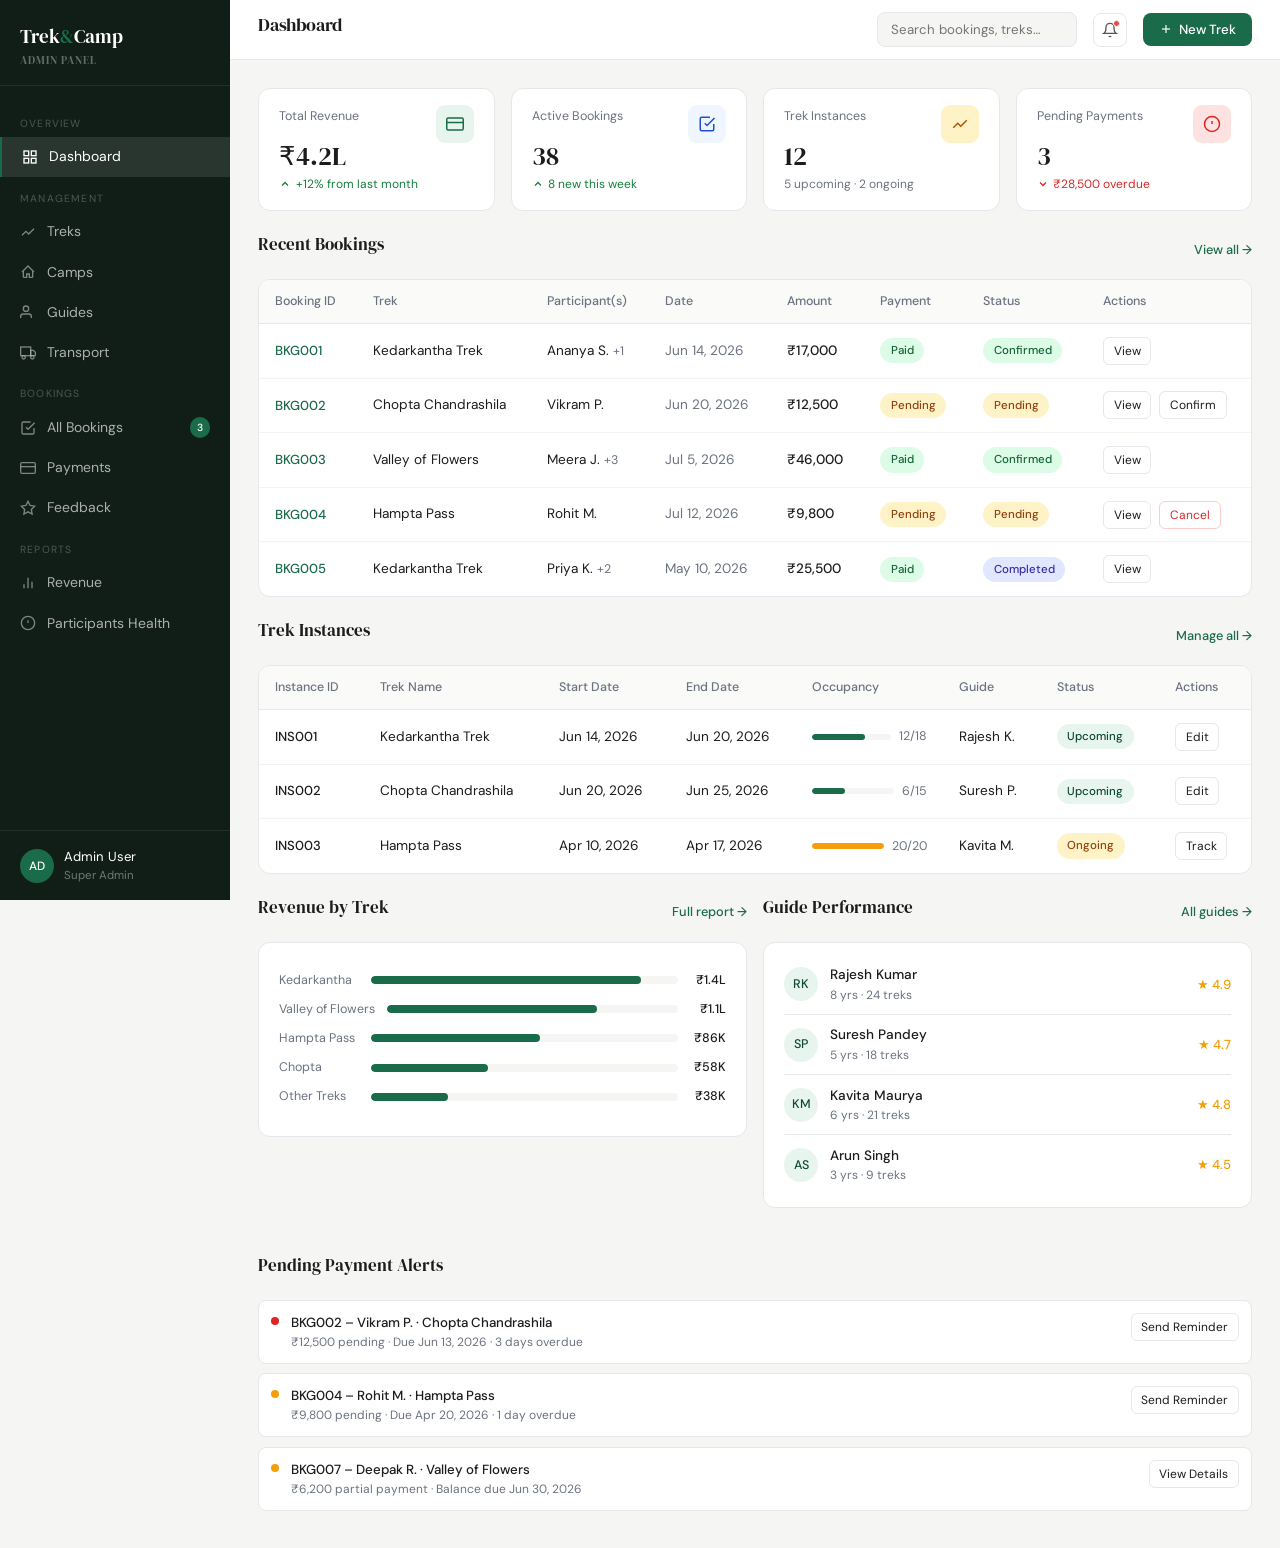
==== templates/admin_dashboard.html @ 9a7a2678 "Your commit message here" ====
<!DOCTYPE html>
<html lang="en">
<head>
<meta charset="UTF-8">
<meta name="viewport" content="width=device-width, initial-scale=1.0">
<title>Admin Dashboard – Treks & Camps</title>
<link href="https://cdn.jsdelivr.net/npm/bootstrap@5.3.3/dist/css/bootstrap.min.css" rel="stylesheet">
<link href="https://fonts.googleapis.com/css2?family=DM+Serif+Display&family=DM+Sans:wght@300;400;500&display=swap" rel="stylesheet">
<style>
  :root {
    --brand: #1a6b4a;
    --brand-light: #e8f5ee;
    --brand-dark: #0f4a32;
    --sidebar-bg: #111e17;
    --sidebar-text: rgba(255,255,255,0.65);
    --sidebar-active: rgba(255,255,255,0.1);
    --sidebar-width: 230px;
    --topbar-h: 60px;
    --text-main: #1c1c1c;
    --text-muted: #6b7280;
    --border: #e5e7eb;
    --radius: 12px;
    --bg: #f5f6f4;
  }
  * { box-sizing: border-box; margin: 0; padding: 0; }
  body {
    font-family: 'DM Sans', sans-serif;
    font-weight: 400;
    color: var(--text-main);
    background: var(--bg);
    display: flex;
    min-height: 100vh;
  }

  /* SIDEBAR */
  .sidebar {
    width: var(--sidebar-width);
    background: var(--sidebar-bg);
    min-height: 100vh;
    display: flex;
    flex-direction: column;
    flex-shrink: 0;
    position: fixed;
    top: 0; left: 0;
    z-index: 100;
  }
  .sidebar-logo {
    padding: 1.35rem 1.25rem 1rem;
    border-bottom: 1px solid rgba(255,255,255,0.08);
  }
  .sidebar-logo span {
    font-family: 'DM Serif Display', serif;
    font-size: 1.2rem;
    color: #fff;
  }
  .sidebar-logo span em { color: var(--brand); font-style: normal; }
  .sidebar-logo .admin-tag {
    display: block;
    font-size: 0.68rem;
    color: rgba(255,255,255,0.35);
    letter-spacing: 1px;
    text-transform: uppercase;
    margin-top: 0.15rem;
  }
  .sidebar-nav { padding: 1rem 0; flex: 1; }
  .nav-section-label {
    font-size: 0.65rem;
    text-transform: uppercase;
    letter-spacing: 1.2px;
    color: rgba(255,255,255,0.25);
    padding: 0.85rem 1.25rem 0.35rem;
  }
  .sidebar-link {
    display: flex; align-items: center; gap: 0.7rem;
    padding: 0.6rem 1.25rem;
    color: var(--sidebar-text);
    text-decoration: none;
    font-size: 0.875rem;
    border-radius: 0;
    transition: background 0.12s, color 0.12s;
    cursor: pointer;
  }
  .sidebar-link:hover { background: var(--sidebar-active); color: #fff; }
  .sidebar-link.active {
    background: var(--sidebar-active);
    color: #fff;
    border-left: 2px solid var(--brand);
  }
  .sidebar-link svg { opacity: 0.7; flex-shrink: 0; }
  .sidebar-link.active svg { opacity: 1; }
  .sidebar-link .badge-count {
    margin-left: auto;
    background: var(--brand);
    color: #fff;
    font-size: 0.65rem;
    padding: 0.15rem 0.45rem;
    border-radius: 20px;
    font-weight: 500;
  }
  .sidebar-footer {
    padding: 1rem 1.25rem;
    border-top: 1px solid rgba(255,255,255,0.08);
    display: flex; align-items: center; gap: 0.65rem;
  }
  .admin-avatar {
    width: 34px; height: 34px;
    border-radius: 50%;
    background: var(--brand);
    display: flex; align-items: center; justify-content: center;
    font-size: 0.75rem; font-weight: 500; color: #fff;
    flex-shrink: 0;
  }
  .sidebar-footer .admin-name { font-size: 0.82rem; color: #fff; }
  .sidebar-footer .admin-role { font-size: 0.72rem; color: rgba(255,255,255,0.4); }

  /* MAIN AREA */
  .main-area {
    margin-left: var(--sidebar-width);
    flex: 1;
    display: flex;
    flex-direction: column;
    min-height: 100vh;
  }

  /* TOPBAR */
  .topbar {
    height: var(--topbar-h);
    background: #fff;
    border-bottom: 1px solid var(--border);
    display: flex; align-items: center;
    padding: 0 1.75rem;
    gap: 1rem;
    position: sticky; top: 0;
    z-index: 50;
  }
  .topbar h1 {
    font-family: 'DM Serif Display', serif;
    font-size: 1.1rem;
    font-weight: 400;
    letter-spacing: -0.2px;
    flex: 1;
  }
  .topbar-search {
    border: 1px solid var(--border);
    border-radius: 8px;
    padding: 0.38rem 0.85rem;
    font-family: 'DM Sans', sans-serif;
    font-size: 0.83rem;
    outline: none;
    background: var(--bg);
    width: 200px;
  }
  .topbar-search:focus { border-color: var(--brand); background: #fff; }
  .topbar-btn {
    background: var(--brand);
    color: #fff;
    border: none;
    border-radius: 8px;
    padding: 0.42rem 1rem;
    font-family: 'DM Sans', sans-serif;
    font-size: 0.83rem;
    font-weight: 500;
    cursor: pointer;
    transition: background 0.12s;
    display: flex; align-items: center; gap: 0.4rem;
  }
  .topbar-btn:hover { background: var(--brand-dark); }
  .notif-btn {
    width: 34px; height: 34px;
    border: 1px solid var(--border);
    border-radius: 8px;
    background: #fff;
    display: flex; align-items: center; justify-content: center;
    cursor: pointer; position: relative;
  }
  .notif-dot {
    position: absolute; top: 6px; right: 6px;
    width: 7px; height: 7px;
    background: #ef4444;
    border-radius: 50%;
    border: 1.5px solid #fff;
  }

  /* CONTENT */
  .content { padding: 1.75rem; }

  /* STAT CARDS */
  .stats-grid {
    display: grid;
    grid-template-columns: repeat(4, minmax(0, 1fr));
    gap: 1rem;
    margin-bottom: 1.5rem;
  }
  .stat-card {
    background: #fff;
    border: 1px solid var(--border);
    border-radius: var(--radius);
    padding: 1.1rem 1.25rem;
  }
  .stat-card .stat-label {
    font-size: 0.78rem; color: var(--text-muted); margin-bottom: 0.4rem;
  }
  .stat-card .stat-value {
    font-size: 1.65rem; font-weight: 500; line-height: 1;
    font-family: 'DM Serif Display', serif;
  }
  .stat-card .stat-change {
    font-size: 0.75rem; margin-top: 0.35rem; display: flex; align-items: center; gap: 0.3rem;
  }
  .stat-card .stat-change.up { color: #15803d; }
  .stat-card .stat-change.down { color: #dc2626; }
  .stat-card .stat-icon {
    float: right;
    width: 38px; height: 38px;
    border-radius: 9px;
    display: flex; align-items: center; justify-content: center;
    margin-top: -2px;
  }

  /* SECTION HEADERS */
  .section-header {
    display: flex; align-items: center; justify-content: space-between;
    margin-bottom: 1rem;
  }
  .section-header h2 {
    font-family: 'DM Serif Display', serif;
    font-size: 1.05rem;
    font-weight: 400;
  }
  .link-sm {
    font-size: 0.8rem; color: var(--brand); text-decoration: none;
    font-weight: 500;
  }
  .link-sm:hover { text-decoration: underline; }

  /* TABLES */
  .table-card {
    background: #fff;
    border: 1px solid var(--border);
    border-radius: var(--radius);
    overflow: hidden;
    margin-bottom: 1.5rem;
  }
  .table-card table {
    width: 100%; border-collapse: collapse;
    font-size: 0.85rem;
  }
  .table-card thead th {
    background: #fafaf8;
    border-bottom: 1px solid var(--border);
    padding: 0.75rem 1rem;
    font-weight: 500;
    font-size: 0.78rem;
    color: var(--text-muted);
    text-align: left;
    white-space: nowrap;
  }
  .table-card tbody td {
    padding: 0.8rem 1rem;
    border-bottom: 1px solid #f3f4f2;
    vertical-align: middle;
  }
  .table-card tbody tr:last-child td { border-bottom: none; }
  .table-card tbody tr:hover { background: #fafafa; }

  /* STATUS BADGES */
  .badge-status {
    display: inline-block;
    font-size: 0.72rem; font-weight: 500;
    padding: 0.25rem 0.65rem;
    border-radius: 20px;
  }
  .badge-confirmed { background: #dcfce7; color: #166534; }
  .badge-pending   { background: #fef3c7; color: #92400e; }
  .badge-cancelled { background: #fee2e2; color: #991b1b; }
  .badge-completed { background: #e0e7ff; color: #3730a3; }
  .badge-upcoming  { background: var(--brand-light); color: var(--brand-dark); }
  .badge-ongoing   { background: #fef3c7; color: #92400e; }

  /* ACTION BTNS */
  .btn-action {
    font-size: 0.75rem; border: 1px solid var(--border);
    border-radius: 6px; padding: 0.25rem 0.6rem;
    background: #fff; cursor: pointer; color: var(--text-main);
    font-family: 'DM Sans', sans-serif;
    transition: background 0.1s;
    white-space: nowrap;
  }
  .btn-action:hover { background: var(--bg); }
  .btn-action.danger { color: #dc2626; border-color: #fecaca; }
  .btn-action.danger:hover { background: #fee2e2; }

  /* BOTTOM GRID */
  .bottom-grid {
    display: grid;
    grid-template-columns: 1fr 1fr;
    gap: 1rem;
    margin-bottom: 1.5rem;
  }

  /* CHART BAR */
  .mini-chart { padding: 0.5rem 0; }
  .chart-row { display: flex; align-items: center; gap: 0.75rem; margin-bottom: 0.65rem; }
  .chart-label { font-size: 0.78rem; color: var(--text-muted); min-width: 80px; }
  .chart-bar-bg {
    flex: 1; height: 8px;
    background: var(--bg);
    border-radius: 20px;
    overflow: hidden;
  }
  .chart-bar-fill { height: 100%; border-radius: 20px; background: var(--brand); }
  .chart-val { font-size: 0.78rem; font-weight: 500; min-width: 36px; text-align: right; }

  /* GUIDE LIST */
  .guide-row {
    display: flex; align-items: center;
    gap: 0.75rem; padding: 0.65rem 0;
    border-bottom: 1px solid var(--border);
  }
  .guide-row:last-child { border-bottom: none; }
  .g-avatar {
    width: 34px; height: 34px; border-radius: 50%;
    background: var(--brand-light); color: var(--brand-dark);
    font-size: 0.78rem; font-weight: 500;
    display: flex; align-items: center; justify-content: center;
    flex-shrink: 0;
  }
  .g-name { font-size: 0.85rem; font-weight: 500; }
  .g-sub { font-size: 0.75rem; color: var(--text-muted); }
  .g-rating { margin-left: auto; font-size: 0.82rem; color: #f59e0b; font-weight: 500; }

  /* PAYMENT ALERTS */
  .alert-item {
    display: flex; align-items: flex-start;
    gap: 0.75rem; padding: 0.75rem;
    border: 1px solid var(--border);
    border-radius: 8px; background: #fff;
    margin-bottom: 0.6rem;
  }
  .alert-dot {
    width: 8px; height: 8px; border-radius: 50%;
    margin-top: 4px; flex-shrink: 0;
  }
  .alert-item .a-title { font-size: 0.83rem; font-weight: 500; }
  .alert-item .a-sub { font-size: 0.75rem; color: var(--text-muted); }

  /* RESPONSIVE SIDEBAR TOGGLE */
  .sidebar-toggle {
    display: none;
    position: fixed; top: 10px; left: 10px;
    z-index: 200;
    background: var(--sidebar-bg);
    border: none; border-radius: 8px;
    width: 38px; height: 38px;
    align-items: center; justify-content: center;
    cursor: pointer;
  }

  @media (max-width: 992px) {
    .stats-grid { grid-template-columns: repeat(2, 1fr); }
    .bottom-grid { grid-template-columns: 1fr; }
    .sidebar { transform: translateX(-100%); transition: transform 0.25s; }
    .sidebar.open { transform: translateX(0); }
    .main-area { margin-left: 0; }
    .sidebar-toggle { display: flex; }
  }
  @media (max-width: 576px) {
    .stats-grid { grid-template-columns: 1fr 1fr; }
    .topbar-search { display: none; }
  }
</style>
</head>
<body>

<!-- SIDEBAR TOGGLE (mobile) -->
<button class="sidebar-toggle" id="sidebarToggle">
  <svg width="18" height="18" fill="none" stroke="#fff" stroke-width="2" viewBox="0 0 24 24"><line x1="3" y1="6" x2="21" y2="6"/><line x1="3" y1="12" x2="21" y2="12"/><line x1="3" y1="18" x2="21" y2="18"/></svg>
</button>

<!-- SIDEBAR -->
<aside class="sidebar" id="sidebar">
  <div class="sidebar-logo">
    <span>Trek<em>&</em>Camp</span>
    <span class="admin-tag">Admin Panel</span>
  </div>

  <nav class="sidebar-nav">
    <div class="nav-section-label">Overview</div>
    <a class="sidebar-link active" href="#">
      <svg width="16" height="16" fill="none" stroke="currentColor" stroke-width="2" viewBox="0 0 24 24"><rect x="3" y="3" width="7" height="7"/><rect x="14" y="3" width="7" height="7"/><rect x="14" y="14" width="7" height="7"/><rect x="3" y="14" width="7" height="7"/></svg>
      Dashboard
    </a>

    <div class="nav-section-label">Management</div>
    <a class="sidebar-link" href="#">
      <svg width="16" height="16" fill="none" stroke="currentColor" stroke-width="2" viewBox="0 0 24 24"><path d="M3 17l6-6 4 4 8-8"/></svg>
      Treks
    </a>
    <a class="sidebar-link" href="#">
      <svg width="16" height="16" fill="none" stroke="currentColor" stroke-width="2" viewBox="0 0 24 24"><path d="M3 12l9-9 9 9M5 10v9a1 1 0 001 1h4v-5h4v5h4a1 1 0 001-1v-9"/></svg>
      Camps
    </a>
    <a class="sidebar-link" href="#">
      <svg width="16" height="16" fill="none" stroke="currentColor" stroke-width="2" viewBox="0 0 24 24"><path d="M17 21v-2a4 4 0 0 0-4-4H5a4 4 0 0 0-4 4v2"/><circle cx="9" cy="7" r="4"/></svg>
      Guides
    </a>
    <a class="sidebar-link" href="#">
      <svg width="16" height="16" fill="none" stroke="currentColor" stroke-width="2" viewBox="0 0 24 24"><rect x="1" y="3" width="15" height="13"/><polygon points="16 8 20 8 23 11 23 16 16 16 16 8"/><circle cx="5.5" cy="18.5" r="2.5"/><circle cx="18.5" cy="18.5" r="2.5"/></svg>
      Transport
    </a>

    <div class="nav-section-label">Bookings</div>
    <a class="sidebar-link" href="#">
      <svg width="16" height="16" fill="none" stroke="currentColor" stroke-width="2" viewBox="0 0 24 24"><path d="M9 11l3 3L22 4"/><path d="M21 12v7a2 2 0 0 1-2 2H5a2 2 0 0 1-2-2V5a2 2 0 0 1 2-2h11"/></svg>
      All Bookings
      <span class="badge-count">3</span>
    </a>
    <a class="sidebar-link" href="#">
      <svg width="16" height="16" fill="none" stroke="currentColor" stroke-width="2" viewBox="0 0 24 24"><rect x="1" y="4" width="22" height="16" rx="2"/><line x1="1" y1="10" x2="23" y2="10"/></svg>
      Payments
    </a>
    <a class="sidebar-link" href="#">
      <svg width="16" height="16" fill="none" stroke="currentColor" stroke-width="2" viewBox="0 0 24 24"><polygon points="12 2 15.09 8.26 22 9.27 17 14.14 18.18 21.02 12 17.77 5.82 21.02 7 14.14 2 9.27 8.91 8.26 12 2"/></svg>
      Feedback
    </a>

    <div class="nav-section-label">Reports</div>
    <a class="sidebar-link" href="#">
      <svg width="16" height="16" fill="none" stroke="currentColor" stroke-width="2" viewBox="0 0 24 24"><line x1="18" y1="20" x2="18" y2="10"/><line x1="12" y1="20" x2="12" y2="4"/><line x1="6" y1="20" x2="6" y2="14"/></svg>
      Revenue
    </a>
    <a class="sidebar-link" href="#">
      <svg width="16" height="16" fill="none" stroke="currentColor" stroke-width="2" viewBox="0 0 24 24"><circle cx="12" cy="12" r="10"/><line x1="12" y1="8" x2="12" y2="12"/><line x1="12" y1="16" x2="12.01" y2="16"/></svg>
      Participants Health
    </a>
  </nav>

  <div class="sidebar-footer">
    <div class="admin-avatar">AD</div>
    <div>
      <div class="admin-name">Admin User</div>
      <div class="admin-role">Super Admin</div>
    </div>
  </div>
</aside>

<!-- MAIN AREA -->
<div class="main-area">

  <!-- TOPBAR -->
  <header class="topbar">
    <h1>Dashboard</h1>
    <input type="text" class="topbar-search" placeholder="Search bookings, treks…">
    <div class="notif-btn">
      <svg width="16" height="16" fill="none" stroke="#555" stroke-width="2" viewBox="0 0 24 24"><path d="M18 8A6 6 0 0 0 6 8c0 7-3 9-3 9h18s-3-2-3-9"/><path d="M13.73 21a2 2 0 0 1-3.46 0"/></svg>
      <div class="notif-dot"></div>
    </div>
    <button class="topbar-btn">
      <svg width="14" height="14" fill="none" stroke="currentColor" stroke-width="2" viewBox="0 0 24 24"><line x1="12" y1="5" x2="12" y2="19"/><line x1="5" y1="12" x2="19" y2="12"/></svg>
      New Trek
    </button>
  </header>

  <!-- CONTENT -->
  <div class="content">

    <!-- STATS -->
    <div class="stats-grid">
      <div class="stat-card">
        <div class="d-flex justify-content-between align-items-start">
          <div class="stat-label">Total Revenue</div>
          <div class="stat-icon" style="background:#e8f5ee;">
            <svg width="18" height="18" fill="none" stroke="#1a6b4a" stroke-width="2" viewBox="0 0 24 24"><rect x="1" y="4" width="22" height="16" rx="2"/><line x1="1" y1="10" x2="23" y2="10"/></svg>
          </div>
        </div>
        <div class="stat-value">₹4.2L</div>
        <div class="stat-change up">
          <svg width="12" height="12" fill="none" stroke="currentColor" stroke-width="2.5" viewBox="0 0 24 24"><polyline points="18 15 12 9 6 15"/></svg>
          +12% from last month
        </div>
      </div>
      <div class="stat-card">
        <div class="d-flex justify-content-between align-items-start">
          <div class="stat-label">Active Bookings</div>
          <div class="stat-icon" style="background:#eff6ff;">
            <svg width="18" height="18" fill="none" stroke="#1d4ed8" stroke-width="2" viewBox="0 0 24 24"><path d="M9 11l3 3L22 4"/><path d="M21 12v7a2 2 0 0 1-2 2H5a2 2 0 0 1-2-2V5a2 2 0 0 1 2-2h11"/></svg>
          </div>
        </div>
        <div class="stat-value">38</div>
        <div class="stat-change up">
          <svg width="12" height="12" fill="none" stroke="currentColor" stroke-width="2.5" viewBox="0 0 24 24"><polyline points="18 15 12 9 6 15"/></svg>
          8 new this week
        </div>
      </div>
      <div class="stat-card">
        <div class="d-flex justify-content-between align-items-start">
          <div class="stat-label">Trek Instances</div>
          <div class="stat-icon" style="background:#fef3c7;">
            <svg width="18" height="18" fill="none" stroke="#b45309" stroke-width="2" viewBox="0 0 24 24"><path d="M3 17l6-6 4 4 8-8"/></svg>
          </div>
        </div>
        <div class="stat-value">12</div>
        <div class="stat-change" style="color:var(--text-muted);">5 upcoming · 2 ongoing</div>
      </div>
      <div class="stat-card">
        <div class="d-flex justify-content-between align-items-start">
          <div class="stat-label">Pending Payments</div>
          <div class="stat-icon" style="background:#fee2e2;">
            <svg width="18" height="18" fill="none" stroke="#dc2626" stroke-width="2" viewBox="0 0 24 24"><circle cx="12" cy="12" r="10"/><line x1="12" y1="8" x2="12" y2="12"/><line x1="12" y1="16" x2="12.01" y2="16"/></svg>
          </div>
        </div>
        <div class="stat-value">3</div>
        <div class="stat-change down">
          <svg width="12" height="12" fill="none" stroke="currentColor" stroke-width="2.5" viewBox="0 0 24 24"><polyline points="6 9 12 15 18 9"/></svg>
          ₹28,500 overdue
        </div>
      </div>
    </div>

    <!-- RECENT BOOKINGS TABLE -->
    <div class="section-header">
      <h2>Recent Bookings</h2>
      <a href="#" class="link-sm">View all →</a>
    </div>
    <div class="table-card">
      <table>
        <thead>
          <tr>
            <th>Booking ID</th>
            <th>Trek</th>
            <th>Participant(s)</th>
            <th>Date</th>
            <th>Amount</th>
            <th>Payment</th>
            <th>Status</th>
            <th>Actions</th>
          </tr>
        </thead>
        <tbody>
          <tr>
            <td style="font-weight:500; font-size:0.82rem; color:var(--brand);">BKG001</td>
            <td>Kedarkantha Trek</td>
            <td>Ananya S. <span style="color:var(--text-muted);font-size:0.78rem;">+1</span></td>
            <td style="color:var(--text-muted);">Jun 14, 2026</td>
            <td style="font-weight:500;">₹17,000</td>
            <td><span class="badge-status badge-confirmed">Paid</span></td>
            <td><span class="badge-status badge-confirmed">Confirmed</span></td>
            <td><button class="btn-action">View</button></td>
          </tr>
          <tr>
            <td style="font-weight:500; font-size:0.82rem; color:var(--brand);">BKG002</td>
            <td>Chopta Chandrashila</td>
            <td>Vikram P.</td>
            <td style="color:var(--text-muted);">Jun 20, 2026</td>
            <td style="font-weight:500;">₹12,500</td>
            <td><span class="badge-status badge-pending">Pending</span></td>
            <td><span class="badge-status badge-pending">Pending</span></td>
            <td><button class="btn-action">View</button> <button class="btn-action" style="margin-left:4px;">Confirm</button></td>
          </tr>
          <tr>
            <td style="font-weight:500; font-size:0.82rem; color:var(--brand);">BKG003</td>
            <td>Valley of Flowers</td>
            <td>Meera J. <span style="color:var(--text-muted);font-size:0.78rem;">+3</span></td>
            <td style="color:var(--text-muted);">Jul 5, 2026</td>
            <td style="font-weight:500;">₹46,000</td>
            <td><span class="badge-status badge-confirmed">Paid</span></td>
            <td><span class="badge-status badge-confirmed">Confirmed</span></td>
            <td><button class="btn-action">View</button></td>
          </tr>
          <tr>
            <td style="font-weight:500; font-size:0.82rem; color:var(--brand);">BKG004</td>
            <td>Hampta Pass</td>
            <td>Rohit M.</td>
            <td style="color:var(--text-muted);">Jul 12, 2026</td>
            <td style="font-weight:500;">₹9,800</td>
            <td><span class="badge-status badge-pending">Pending</span></td>
            <td><span class="badge-status badge-pending">Pending</span></td>
            <td><button class="btn-action">View</button> <button class="btn-action danger" style="margin-left:4px;">Cancel</button></td>
          </tr>
          <tr>
            <td style="font-weight:500; font-size:0.82rem; color:var(--brand);">BKG005</td>
            <td>Kedarkantha Trek</td>
            <td>Priya K. <span style="color:var(--text-muted);font-size:0.78rem;">+2</span></td>
            <td style="color:var(--text-muted);">May 10, 2026</td>
            <td style="font-weight:500;">₹25,500</td>
            <td><span class="badge-status badge-confirmed">Paid</span></td>
            <td><span class="badge-status badge-completed">Completed</span></td>
            <td><button class="btn-action">View</button></td>
          </tr>
        </tbody>
      </table>
    </div>

    <!-- TREK INSTANCES TABLE -->
    <div class="section-header">
      <h2>Trek Instances</h2>
      <a href="#" class="link-sm">Manage all →</a>
    </div>
    <div class="table-card" style="margin-bottom:1.5rem;">
      <table>
        <thead>
          <tr>
            <th>Instance ID</th>
            <th>Trek Name</th>
            <th>Start Date</th>
            <th>End Date</th>
            <th>Occupancy</th>
            <th>Guide</th>
            <th>Status</th>
            <th>Actions</th>
          </tr>
        </thead>
        <tbody>
          <tr>
            <td style="font-weight:500; font-size:0.82rem;">INS001</td>
            <td>Kedarkantha Trek</td>
            <td>Jun 14, 2026</td>
            <td>Jun 20, 2026</td>
            <td>
              <div style="display:flex; align-items:center; gap:0.5rem;">
                <div style="flex:1; height:6px; background:var(--bg); border-radius:20px; overflow:hidden; min-width:60px;">
                  <div style="width:67%; height:100%; background:var(--brand); border-radius:20px;"></div>
                </div>
                <span style="font-size:0.78rem; color:var(--text-muted);">12/18</span>
              </div>
            </td>
            <td>Rajesh K.</td>
            <td><span class="badge-status badge-upcoming">Upcoming</span></td>
            <td><button class="btn-action">Edit</button></td>
          </tr>
          <tr>
            <td style="font-weight:500; font-size:0.82rem;">INS002</td>
            <td>Chopta Chandrashila</td>
            <td>Jun 20, 2026</td>
            <td>Jun 25, 2026</td>
            <td>
              <div style="display:flex; align-items:center; gap:0.5rem;">
                <div style="flex:1; height:6px; background:var(--bg); border-radius:20px; overflow:hidden; min-width:60px;">
                  <div style="width:40%; height:100%; background:var(--brand); border-radius:20px;"></div>
                </div>
                <span style="font-size:0.78rem; color:var(--text-muted);">6/15</span>
              </div>
            </td>
            <td>Suresh P.</td>
            <td><span class="badge-status badge-upcoming">Upcoming</span></td>
            <td><button class="btn-action">Edit</button></td>
          </tr>
          <tr>
            <td style="font-weight:500; font-size:0.82rem;">INS003</td>
            <td>Hampta Pass</td>
            <td>Apr 10, 2026</td>
            <td>Apr 17, 2026</td>
            <td>
              <div style="display:flex; align-items:center; gap:0.5rem;">
                <div style="flex:1; height:6px; background:var(--bg); border-radius:20px; overflow:hidden; min-width:60px;">
                  <div style="width:100%; height:100%; background:#f59e0b; border-radius:20px;"></div>
                </div>
                <span style="font-size:0.78rem; color:var(--text-muted);">20/20</span>
              </div>
            </td>
            <td>Kavita M.</td>
            <td><span class="badge-status badge-ongoing">Ongoing</span></td>
            <td><button class="btn-action">Track</button></td>
          </tr>
        </tbody>
      </table>
    </div>

    <!-- BOTTOM GRID -->
    <div class="bottom-grid">

      <!-- REVENUE CHART -->
      <div>
        <div class="section-header">
          <h2>Revenue by Trek</h2>
          <a href="#" class="link-sm">Full report →</a>
        </div>
        <div class="table-card" style="padding: 1.25rem 1.25rem 0.75rem;">
          <div class="mini-chart">
            <div class="chart-row"><div class="chart-label">Kedarkantha</div><div class="chart-bar-bg"><div class="chart-bar-fill" style="width:88%;"></div></div><div class="chart-val">₹1.4L</div></div>
            <div class="chart-row"><div class="chart-label">Valley of Flowers</div><div class="chart-bar-bg"><div class="chart-bar-fill" style="width:72%;"></div></div><div class="chart-val">₹1.1L</div></div>
            <div class="chart-row"><div class="chart-label">Hampta Pass</div><div class="chart-bar-bg"><div class="chart-bar-fill" style="width:55%;"></div></div><div class="chart-val">₹86K</div></div>
            <div class="chart-row"><div class="chart-label">Chopta</div><div class="chart-bar-bg"><div class="chart-bar-fill" style="width:38%;"></div></div><div class="chart-val">₹58K</div></div>
            <div class="chart-row"><div class="chart-label">Other Treks</div><div class="chart-bar-bg"><div class="chart-bar-fill" style="width:25%;"></div></div><div class="chart-val">₹38K</div></div>
          </div>
        </div>
      </div>

      <!-- GUIDE PERFORMANCE -->
      <div>
        <div class="section-header">
          <h2>Guide Performance</h2>
          <a href="#" class="link-sm">All guides →</a>
        </div>
        <div class="table-card" style="padding: 0.75rem 1.25rem;">
          <div class="guide-row">
            <div class="g-avatar">RK</div>
            <div><div class="g-name">Rajesh Kumar</div><div class="g-sub">8 yrs · 24 treks</div></div>
            <div class="g-rating">★ 4.9</div>
          </div>
          <div class="guide-row">
            <div class="g-avatar">SP</div>
            <div><div class="g-name">Suresh Pandey</div><div class="g-sub">5 yrs · 18 treks</div></div>
            <div class="g-rating">★ 4.7</div>
          </div>
          <div class="guide-row">
            <div class="g-avatar">KM</div>
            <div><div class="g-name">Kavita Maurya</div><div class="g-sub">6 yrs · 21 treks</div></div>
            <div class="g-rating">★ 4.8</div>
          </div>
          <div class="guide-row">
            <div class="g-avatar">AS</div>
            <div><div class="g-name">Arun Singh</div><div class="g-sub">3 yrs · 9 treks</div></div>
            <div class="g-rating">★ 4.5</div>
          </div>
        </div>
      </div>

    </div>

    <!-- PENDING PAYMENT ALERTS -->
    <div class="section-header">
      <h2>Pending Payment Alerts</h2>
    </div>
    <div class="alert-item">
      <div class="alert-dot" style="background:#dc2626;"></div>
      <div>
        <div class="a-title">BKG002 – Vikram P. · Chopta Chandrashila</div>
        <div class="a-sub">₹12,500 pending · Due Jun 13, 2026 · 3 days overdue</div>
      </div>
      <button class="btn-action ms-auto">Send Reminder</button>
    </div>
    <div class="alert-item">
      <div class="alert-dot" style="background:#f59e0b;"></div>
      <div>
        <div class="a-title">BKG004 – Rohit M. · Hampta Pass</div>
        <div class="a-sub">₹9,800 pending · Due Apr 20, 2026 · 1 day overdue</div>
      </div>
      <button class="btn-action ms-auto">Send Reminder</button>
    </div>
    <div class="alert-item">
      <div class="alert-dot" style="background:#f59e0b;"></div>
      <div>
        <div class="a-title">BKG007 – Deepak R. · Valley of Flowers</div>
        <div class="a-sub">₹6,200 partial payment · Balance due Jun 30, 2026</div>
      </div>
      <button class="btn-action ms-auto">View Details</button>
    </div>

  </div>
</div>

<script src="https://cdn.jsdelivr.net/npm/bootstrap@5.3.3/dist/js/bootstrap.bundle.min.js"></script>
<script>
  document.getElementById('sidebarToggle').addEventListener('click', () => {
    document.getElementById('sidebar').classList.toggle('open');
  });
</script>
</body>
</html>
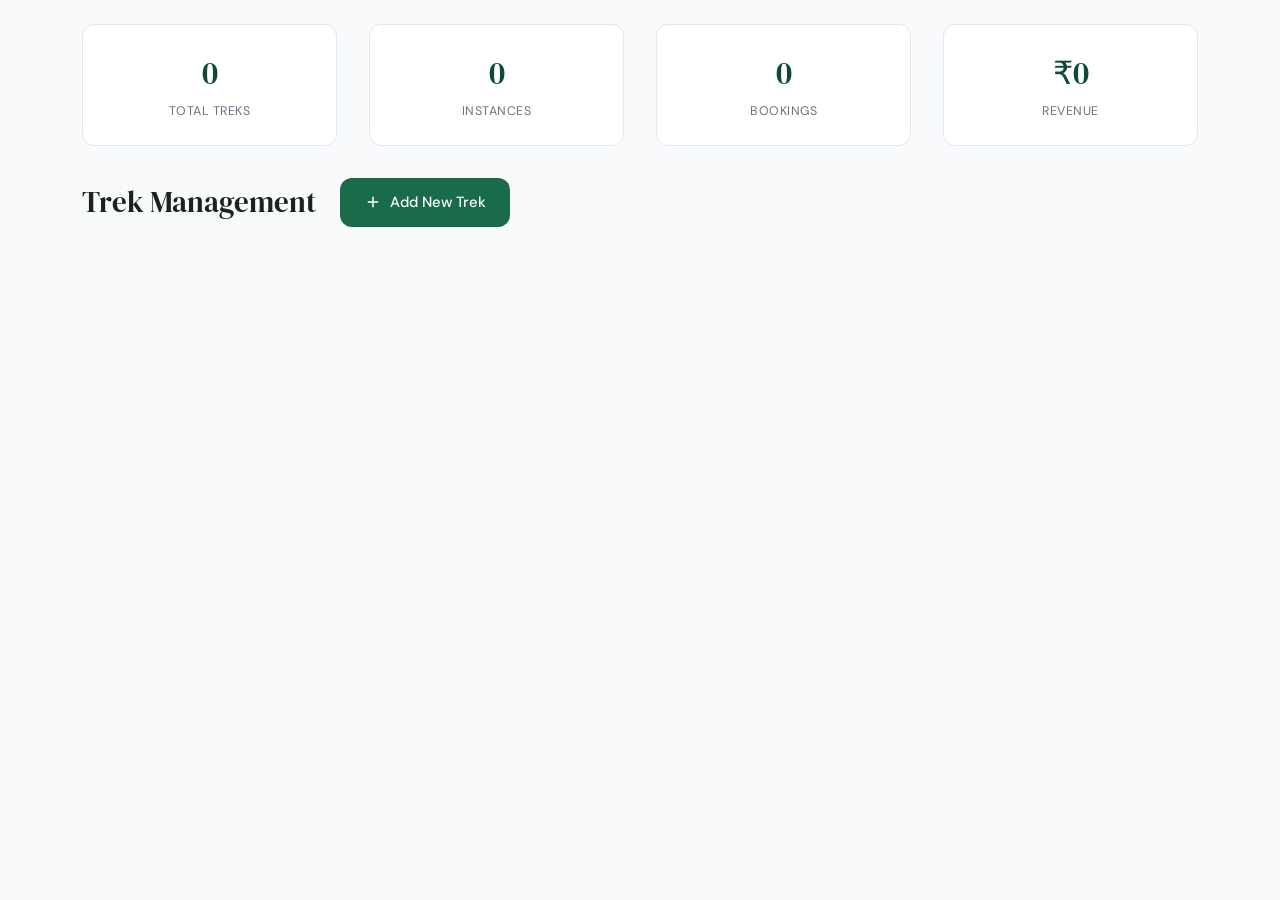
==== commit 0aedd4a8: "Implement admin CMS: login role, dashboard CRUD treks/images/itinerary, localStorage persistence. Th" ====
--- a/templates/admin_dashboard.html
+++ b/templates/admin_dashboard.html
@@ -3,758 +3,437 @@
 <head>
 <meta charset="UTF-8">
 <meta name="viewport" content="width=device-width, initial-scale=1.0">
-<title>Admin Dashboard – Treks & Camps</title>
+<title>Admin Dashboard – Trek&Camp Management</title>
 <link href="https://cdn.jsdelivr.net/npm/bootstrap@5.3.3/dist/css/bootstrap.min.css" rel="stylesheet">
 <link href="https://fonts.googleapis.com/css2?family=DM+Serif+Display&family=DM+Sans:wght@300;400;500&display=swap" rel="stylesheet">
+<link rel="stylesheet" href="shared.css">
 <style>
-  :root {
-    --brand: #1a6b4a;
-    --brand-light: #e8f5ee;
-    --brand-dark: #0f4a32;
-    --sidebar-bg: #111e17;
-    --sidebar-text: rgba(255,255,255,0.65);
-    --sidebar-active: rgba(255,255,255,0.1);
-    --sidebar-width: 230px;
-    --topbar-h: 60px;
-    --text-main: #1c1c1c;
-    --text-muted: #6b7280;
-    --border: #e5e7eb;
-    --radius: 12px;
-    --bg: #f5f6f4;
-  }
-  * { box-sizing: border-box; margin: 0; padding: 0; }
-  body {
-    font-family: 'DM Sans', sans-serif;
-    font-weight: 400;
-    color: var(--text-main);
-    background: var(--bg);
-    display: flex;
-    min-height: 100vh;
-  }
-
-  /* SIDEBAR */
-  .sidebar {
-    width: var(--sidebar-width);
-    background: var(--sidebar-bg);
-    min-height: 100vh;
-    display: flex;
-    flex-direction: column;
-    flex-shrink: 0;
-    position: fixed;
-    top: 0; left: 0;
-    z-index: 100;
-  }
-  .sidebar-logo {
-    padding: 1.35rem 1.25rem 1rem;
-    border-bottom: 1px solid rgba(255,255,255,0.08);
-  }
-  .sidebar-logo span {
-    font-family: 'DM Serif Display', serif;
-    font-size: 1.2rem;
-    color: #fff;
-  }
-  .sidebar-logo span em { color: var(--brand); font-style: normal; }
-  .sidebar-logo .admin-tag {
-    display: block;
-    font-size: 0.68rem;
-    color: rgba(255,255,255,0.35);
-    letter-spacing: 1px;
-    text-transform: uppercase;
-    margin-top: 0.15rem;
-  }
-  .sidebar-nav { padding: 1rem 0; flex: 1; }
-  .nav-section-label {
-    font-size: 0.65rem;
-    text-transform: uppercase;
-    letter-spacing: 1.2px;
-    color: rgba(255,255,255,0.25);
-    padding: 0.85rem 1.25rem 0.35rem;
-  }
-  .sidebar-link {
-    display: flex; align-items: center; gap: 0.7rem;
-    padding: 0.6rem 1.25rem;
-    color: var(--sidebar-text);
-    text-decoration: none;
-    font-size: 0.875rem;
-    border-radius: 0;
-    transition: background 0.12s, color 0.12s;
-    cursor: pointer;
-  }
-  .sidebar-link:hover { background: var(--sidebar-active); color: #fff; }
-  .sidebar-link.active {
-    background: var(--sidebar-active);
-    color: #fff;
-    border-left: 2px solid var(--brand);
-  }
-  .sidebar-link svg { opacity: 0.7; flex-shrink: 0; }
-  .sidebar-link.active svg { opacity: 1; }
-  .sidebar-link .badge-count {
-    margin-left: auto;
-    background: var(--brand);
-    color: #fff;
-    font-size: 0.65rem;
-    padding: 0.15rem 0.45rem;
-    border-radius: 20px;
-    font-weight: 500;
-  }
-  .sidebar-footer {
-    padding: 1rem 1.25rem;
-    border-top: 1px solid rgba(255,255,255,0.08);
-    display: flex; align-items: center; gap: 0.65rem;
-  }
-  .admin-avatar {
-    width: 34px; height: 34px;
-    border-radius: 50%;
-    background: var(--brand);
-    display: flex; align-items: center; justify-content: center;
-    font-size: 0.75rem; font-weight: 500; color: #fff;
-    flex-shrink: 0;
-  }
-  .sidebar-footer .admin-name { font-size: 0.82rem; color: #fff; }
-  .sidebar-footer .admin-role { font-size: 0.72rem; color: rgba(255,255,255,0.4); }
-
-  /* MAIN AREA */
-  .main-area {
-    margin-left: var(--sidebar-width);
-    flex: 1;
-    display: flex;
-    flex-direction: column;
-    min-height: 100vh;
-  }
-
-  /* TOPBAR */
-  .topbar {
-    height: var(--topbar-h);
-    background: #fff;
-    border-bottom: 1px solid var(--border);
-    display: flex; align-items: center;
-    padding: 0 1.75rem;
-    gap: 1rem;
-    position: sticky; top: 0;
-    z-index: 50;
-  }
-  .topbar h1 {
-    font-family: 'DM Serif Display', serif;
-    font-size: 1.1rem;
-    font-weight: 400;
-    letter-spacing: -0.2px;
-    flex: 1;
-  }
-  .topbar-search {
-    border: 1px solid var(--border);
-    border-radius: 8px;
-    padding: 0.38rem 0.85rem;
-    font-family: 'DM Sans', sans-serif;
-    font-size: 0.83rem;
-    outline: none;
-    background: var(--bg);
-    width: 200px;
-  }
-  .topbar-search:focus { border-color: var(--brand); background: #fff; }
-  .topbar-btn {
-    background: var(--brand);
-    color: #fff;
-    border: none;
-    border-radius: 8px;
-    padding: 0.42rem 1rem;
-    font-family: 'DM Sans', sans-serif;
-    font-size: 0.83rem;
-    font-weight: 500;
-    cursor: pointer;
-    transition: background 0.12s;
-    display: flex; align-items: center; gap: 0.4rem;
-  }
-  .topbar-btn:hover { background: var(--brand-dark); }
-  .notif-btn {
-    width: 34px; height: 34px;
-    border: 1px solid var(--border);
-    border-radius: 8px;
-    background: #fff;
-    display: flex; align-items: center; justify-content: center;
-    cursor: pointer; position: relative;
-  }
-  .notif-dot {
-    position: absolute; top: 6px; right: 6px;
-    width: 7px; height: 7px;
-    background: #ef4444;
-    border-radius: 50%;
-    border: 1.5px solid #fff;
-  }
-
-  /* CONTENT */
-  .content { padding: 1.75rem; }
-
-  /* STAT CARDS */
-  .stats-grid {
-    display: grid;
-    grid-template-columns: repeat(4, minmax(0, 1fr));
-    gap: 1rem;
-    margin-bottom: 1.5rem;
-  }
-  .stat-card {
-    background: #fff;
-    border: 1px solid var(--border);
-    border-radius: var(--radius);
-    padding: 1.1rem 1.25rem;
-  }
-  .stat-card .stat-label {
-    font-size: 0.78rem; color: var(--text-muted); margin-bottom: 0.4rem;
-  }
-  .stat-card .stat-value {
-    font-size: 1.65rem; font-weight: 500; line-height: 1;
-    font-family: 'DM Serif Display', serif;
-  }
-  .stat-card .stat-change {
-    font-size: 0.75rem; margin-top: 0.35rem; display: flex; align-items: center; gap: 0.3rem;
-  }
-  .stat-card .stat-change.up { color: #15803d; }
-  .stat-card .stat-change.down { color: #dc2626; }
-  .stat-card .stat-icon {
-    float: right;
-    width: 38px; height: 38px;
-    border-radius: 9px;
-    display: flex; align-items: center; justify-content: center;
-    margin-top: -2px;
-  }
-
-  /* SECTION HEADERS */
-  .section-header {
-    display: flex; align-items: center; justify-content: space-between;
-    margin-bottom: 1rem;
-  }
-  .section-header h2 {
-    font-family: 'DM Serif Display', serif;
-    font-size: 1.05rem;
-    font-weight: 400;
-  }
-  .link-sm {
-    font-size: 0.8rem; color: var(--brand); text-decoration: none;
-    font-weight: 500;
-  }
-  .link-sm:hover { text-decoration: underline; }
-
-  /* TABLES */
-  .table-card {
-    background: #fff;
-    border: 1px solid var(--border);
-    border-radius: var(--radius);
-    overflow: hidden;
-    margin-bottom: 1.5rem;
-  }
-  .table-card table {
-    width: 100%; border-collapse: collapse;
-    font-size: 0.85rem;
-  }
-  .table-card thead th {
-    background: #fafaf8;
-    border-bottom: 1px solid var(--border);
-    padding: 0.75rem 1rem;
-    font-weight: 500;
-    font-size: 0.78rem;
-    color: var(--text-muted);
-    text-align: left;
-    white-space: nowrap;
-  }
-  .table-card tbody td {
-    padding: 0.8rem 1rem;
-    border-bottom: 1px solid #f3f4f2;
-    vertical-align: middle;
-  }
-  .table-card tbody tr:last-child td { border-bottom: none; }
-  .table-card tbody tr:hover { background: #fafafa; }
-
-  /* STATUS BADGES */
-  .badge-status {
-    display: inline-block;
-    font-size: 0.72rem; font-weight: 500;
-    padding: 0.25rem 0.65rem;
-    border-radius: 20px;
-  }
-  .badge-confirmed { background: #dcfce7; color: #166534; }
-  .badge-pending   { background: #fef3c7; color: #92400e; }
-  .badge-cancelled { background: #fee2e2; color: #991b1b; }
-  .badge-completed { background: #e0e7ff; color: #3730a3; }
-  .badge-upcoming  { background: var(--brand-light); color: var(--brand-dark); }
-  .badge-ongoing   { background: #fef3c7; color: #92400e; }
-
-  /* ACTION BTNS */
-  .btn-action {
-    font-size: 0.75rem; border: 1px solid var(--border);
-    border-radius: 6px; padding: 0.25rem 0.6rem;
-    background: #fff; cursor: pointer; color: var(--text-main);
-    font-family: 'DM Sans', sans-serif;
-    transition: background 0.1s;
-    white-space: nowrap;
-  }
-  .btn-action:hover { background: var(--bg); }
-  .btn-action.danger { color: #dc2626; border-color: #fecaca; }
-  .btn-action.danger:hover { background: #fee2e2; }
-
-  /* BOTTOM GRID */
-  .bottom-grid {
-    display: grid;
-    grid-template-columns: 1fr 1fr;
-    gap: 1rem;
-    margin-bottom: 1.5rem;
-  }
-
-  /* CHART BAR */
-  .mini-chart { padding: 0.5rem 0; }
-  .chart-row { display: flex; align-items: center; gap: 0.75rem; margin-bottom: 0.65rem; }
-  .chart-label { font-size: 0.78rem; color: var(--text-muted); min-width: 80px; }
-  .chart-bar-bg {
-    flex: 1; height: 8px;
-    background: var(--bg);
-    border-radius: 20px;
-    overflow: hidden;
-  }
-  .chart-bar-fill { height: 100%; border-radius: 20px; background: var(--brand); }
-  .chart-val { font-size: 0.78rem; font-weight: 500; min-width: 36px; text-align: right; }
-
-  /* GUIDE LIST */
-  .guide-row {
-    display: flex; align-items: center;
-    gap: 0.75rem; padding: 0.65rem 0;
-    border-bottom: 1px solid var(--border);
-  }
-  .guide-row:last-child { border-bottom: none; }
-  .g-avatar {
-    width: 34px; height: 34px; border-radius: 50%;
-    background: var(--brand-light); color: var(--brand-dark);
-    font-size: 0.78rem; font-weight: 500;
-    display: flex; align-items: center; justify-content: center;
-    flex-shrink: 0;
-  }
-  .g-name { font-size: 0.85rem; font-weight: 500; }
-  .g-sub { font-size: 0.75rem; color: var(--text-muted); }
-  .g-rating { margin-left: auto; font-size: 0.82rem; color: #f59e0b; font-weight: 500; }
-
-  /* PAYMENT ALERTS */
-  .alert-item {
-    display: flex; align-items: flex-start;
-    gap: 0.75rem; padding: 0.75rem;
-    border: 1px solid var(--border);
-    border-radius: 8px; background: #fff;
-    margin-bottom: 0.6rem;
-  }
-  .alert-dot {
-    width: 8px; height: 8px; border-radius: 50%;
-    margin-top: 4px; flex-shrink: 0;
-  }
-  .alert-item .a-title { font-size: 0.83rem; font-weight: 500; }
-  .alert-item .a-sub { font-size: 0.75rem; color: var(--text-muted); }
-
-  /* RESPONSIVE SIDEBAR TOGGLE */
-  .sidebar-toggle {
-    display: none;
-    position: fixed; top: 10px; left: 10px;
-    z-index: 200;
-    background: var(--sidebar-bg);
-    border: none; border-radius: 8px;
-    width: 38px; height: 38px;
-    align-items: center; justify-content: center;
-    cursor: pointer;
-  }
-
-  @media (max-width: 992px) {
-    .stats-grid { grid-template-columns: repeat(2, 1fr); }
-    .bottom-grid { grid-template-columns: 1fr; }
-    .sidebar { transform: translateX(-100%); transition: transform 0.25s; }
-    .sidebar.open { transform: translateX(0); }
-    .main-area { margin-left: 0; }
-    .sidebar-toggle { display: flex; }
-  }
-  @media (max-width: 576px) {
-    .stats-grid { grid-template-columns: 1fr 1fr; }
-    .topbar-search { display: none; }
-  }
+:root {
+  --brand: #1a6b4a;
+  --brand-light: #e8f5ee;
+  --brand-dark: #0f4a32;
+  --sidebar-width: 260px;
+  --radius: 12px;
+  --bg: #f8fafc;
+  --border: #e2e8f0;
+}
+* { box-sizing: border-box; }
+body { font-family: 'DM Sans', sans-serif; background: var(--bg); }
+
+/* MODALS */
+.edit-modal .modal-dialog { max-width: 900px; }
+.field-group { margin-bottom: 1.2rem; }
+.field-group label { font-size: .78rem; color: var(--text-muted); font-weight: 500; display: block; margin-bottom: .35rem; text-transform: uppercase; letter-spacing: .4px; }
+.field-group input, .field-group select, .field-group textarea { width: 100%; border: 1px solid var(--border); border-radius: 8px; padding: .65rem .9rem; font-size: .88rem; transition: border-color .15s; }
+.field-group input:focus, .field-group select:focus, .field-group textarea:focus { border-color: var(--brand); outline: none; box-shadow: 0 0 0 3px rgba(26,107,74,.08); }
+.img-preview { max-width: 200px; max-height: 150px; border-radius: 8px; border: 2px solid var(--border); margin-top: .5rem; }
+.array-editor { min-height: 120px; border: 1px solid var(--border); border-radius: 8px; padding: .8rem; background: #fafbfc; }
+.array-item { display: flex; gap: .75rem; align-items: flex-start; padding: .6rem 0; border-bottom: 1px solid #e5e7eb; }
+.array-item:last-child { border-bottom: none; }
+.array-item input[type=text] { flex: 1; }
+.array-del { background: #fee2e2; color: #dc2626; border: 1px solid #fecaca; font-size: .78rem; padding: .3rem .7rem; border-radius: 6px; cursor: pointer; }
+.trek-list-item { display: flex; align-items: center; gap: 1rem; padding: 1rem; border: 1px solid var(--border); border-radius: var(--radius); margin-bottom: .75rem; background: #fff; cursor: pointer; transition: all .15s; }
+.trek-list-item:hover { border-color: var(--brand); box-shadow: 0 4px 12px rgba(26,107,74,.12); transform: translateY(-1px); }
+.trek-thumb { width: 80px; height: 60px; border-radius: 8px; object-fit: cover; flex-shrink: 0; }
+.trek-info h6 { margin: 0 0 .2rem; font-size: 1rem; }
+.trek-meta { font-size: .8rem; color: var(--text-muted); }
+.trek-actions { margin-left: auto; display: flex; gap: .4rem; }
+.btn-sm { font-size: .78rem; padding: .35rem .75rem; border-radius: 6px; font-weight: 500; }
+.btn-edit { background: var(--brand-light); color: var(--brand-dark); border: 1px solid var(--brand); }
+.btn-delete { background: #fee2e2; color: #dc2626; border: 1px solid #fecaca; }
+.stats-row { display: flex; gap: 2rem; flex-wrap: wrap; margin-bottom: 2rem; }
+.stat-box { text-align: center; padding: 1.5rem; background: #fff; border-radius: var(--radius); border: 1px solid var(--border); flex: 1; min-width: 140px; }
+.stat-num { font-family: 'DM Serif Display', serif; font-size: 2rem; font-weight: 400; color: var(--brand-dark); }
+.stat-label { font-size: .78rem; color: var(--text-muted); margin-top: .3rem; text-transform: uppercase; letter-spacing: .5px; }
+.btn-add-trek { background: var(--brand); color: #fff; border: none; border-radius: var(--radius); padding: .85rem 1.5rem; font-size: .92rem; font-weight: 500; cursor: pointer; display: inline-flex; align-items: center; gap: .5rem; }
+@media (max-width: 768px) { .stats-row { gap: 1rem; } .stat-box { min-width: auto; flex: 1 1 120px; } }
 </style>
 </head>
 <body>
-
-<!-- SIDEBAR TOGGLE (mobile) -->
-<button class="sidebar-toggle" id="sidebarToggle">
-  <svg width="18" height="18" fill="none" stroke="#fff" stroke-width="2" viewBox="0 0 24 24"><line x1="3" y1="6" x2="21" y2="6"/><line x1="3" y1="12" x2="21" y2="12"/><line x1="3" y1="18" x2="21" y2="18"/></svg>
-</button>
-
-<!-- SIDEBAR -->
-<aside class="sidebar" id="sidebar">
-  <div class="sidebar-logo">
-    <span>Trek<em>&</em>Camp</span>
-    <span class="admin-tag">Admin Panel</span>
+<div id="nav-placeholder"></div>
+
+<!-- STATS OVERVIEW -->
+<div class="container py-4">
+  <div class="stats-row">
+    <div class="stat-box">
+      <div class="stat-num" id="trekCount">0</div>
+      <div class="stat-label">Total Treks</div>
+    </div>
+    <div class="stat-box">
+      <div class="stat-num" id="instanceCount">0</div>
+      <div class="stat-label">Instances</div>
+    </div>
+    <div class="stat-box">
+      <div class="stat-num" id="bookingCount">0</div>
+      <div class="stat-label">Bookings</div>
+    </div>
+    <div class="stat-box">
+      <div class="stat-num" id="revenueTotal">₹0</div>
+      <div class="stat-label">Revenue</div>
+    </div>
   </div>
-
-  <nav class="sidebar-nav">
-    <div class="nav-section-label">Overview</div>
-    <a class="sidebar-link active" href="#">
-      <svg width="16" height="16" fill="none" stroke="currentColor" stroke-width="2" viewBox="0 0 24 24"><rect x="3" y="3" width="7" height="7"/><rect x="14" y="3" width="7" height="7"/><rect x="14" y="14" width="7" height="7"/><rect x="3" y="14" width="7" height="7"/></svg>
-      Dashboard
-    </a>
-
-    <div class="nav-section-label">Management</div>
-    <a class="sidebar-link" href="#">
-      <svg width="16" height="16" fill="none" stroke="currentColor" stroke-width="2" viewBox="0 0 24 24"><path d="M3 17l6-6 4 4 8-8"/></svg>
-      Treks
-    </a>
-    <a class="sidebar-link" href="#">
-      <svg width="16" height="16" fill="none" stroke="currentColor" stroke-width="2" viewBox="0 0 24 24"><path d="M3 12l9-9 9 9M5 10v9a1 1 0 001 1h4v-5h4v5h4a1 1 0 001-1v-9"/></svg>
-      Camps
-    </a>
-    <a class="sidebar-link" href="#">
-      <svg width="16" height="16" fill="none" stroke="currentColor" stroke-width="2" viewBox="0 0 24 24"><path d="M17 21v-2a4 4 0 0 0-4-4H5a4 4 0 0 0-4 4v2"/><circle cx="9" cy="7" r="4"/></svg>
-      Guides
-    </a>
-    <a class="sidebar-link" href="#">
-      <svg width="16" height="16" fill="none" stroke="currentColor" stroke-width="2" viewBox="0 0 24 24"><rect x="1" y="3" width="15" height="13"/><polygon points="16 8 20 8 23 11 23 16 16 16 16 8"/><circle cx="5.5" cy="18.5" r="2.5"/><circle cx="18.5" cy="18.5" r="2.5"/></svg>
-      Transport
-    </a>
-
-    <div class="nav-section-label">Bookings</div>
-    <a class="sidebar-link" href="#">
-      <svg width="16" height="16" fill="none" stroke="currentColor" stroke-width="2" viewBox="0 0 24 24"><path d="M9 11l3 3L22 4"/><path d="M21 12v7a2 2 0 0 1-2 2H5a2 2 0 0 1-2-2V5a2 2 0 0 1 2-2h11"/></svg>
-      All Bookings
-      <span class="badge-count">3</span>
-    </a>
-    <a class="sidebar-link" href="#">
-      <svg width="16" height="16" fill="none" stroke="currentColor" stroke-width="2" viewBox="0 0 24 24"><rect x="1" y="4" width="22" height="16" rx="2"/><line x1="1" y1="10" x2="23" y2="10"/></svg>
-      Payments
-    </a>
-    <a class="sidebar-link" href="#">
-      <svg width="16" height="16" fill="none" stroke="currentColor" stroke-width="2" viewBox="0 0 24 24"><polygon points="12 2 15.09 8.26 22 9.27 17 14.14 18.18 21.02 12 17.77 5.82 21.02 7 14.14 2 9.27 8.91 8.26 12 2"/></svg>
-      Feedback
-    </a>
-
-    <div class="nav-section-label">Reports</div>
-    <a class="sidebar-link" href="#">
-      <svg width="16" height="16" fill="none" stroke="currentColor" stroke-width="2" viewBox="0 0 24 24"><line x1="18" y1="20" x2="18" y2="10"/><line x1="12" y1="20" x2="12" y2="4"/><line x1="6" y1="20" x2="6" y2="14"/></svg>
-      Revenue
-    </a>
-    <a class="sidebar-link" href="#">
-      <svg width="16" height="16" fill="none" stroke="currentColor" stroke-width="2" viewBox="0 0 24 24"><circle cx="12" cy="12" r="10"/><line x1="12" y1="8" x2="12" y2="12"/><line x1="12" y1="16" x2="12.01" y2="16"/></svg>
-      Participants Health
-    </a>
-  </nav>
-
-  <div class="sidebar-footer">
-    <div class="admin-avatar">AD</div>
-    <div>
-      <div class="admin-name">Admin User</div>
-      <div class="admin-role">Super Admin</div>
-    </div>
+  
+  <div style="display:flex; gap:1.5rem; align-items:center; margin-bottom:2rem;">
+    <h1 style="font-family:'DM Serif Display',serif; font-size:1.8rem; margin:0;">Trek Management</h1>
+    <button class="btn-add-trek" onclick="showAddTrekModal()">
+      <svg width="18" height="18" fill="none" stroke="currentColor" stroke-width="2" viewBox="0 0 24 24"><line x1="12" y1="5" x2="12" y2="19"/><line x1="5" y1="12" x2="19" y2="12"/></svg>
+      Add New Trek
+    </button>
   </div>
-</aside>
-
-<!-- MAIN AREA -->
-<div class="main-area">
-
-  <!-- TOPBAR -->
-  <header class="topbar">
-    <h1>Dashboard</h1>
-    <input type="text" class="topbar-search" placeholder="Search bookings, treks…">
-    <div class="notif-btn">
-      <svg width="16" height="16" fill="none" stroke="#555" stroke-width="2" viewBox="0 0 24 24"><path d="M18 8A6 6 0 0 0 6 8c0 7-3 9-3 9h18s-3-2-3-9"/><path d="M13.73 21a2 2 0 0 1-3.46 0"/></svg>
-      <div class="notif-dot"></div>
-    </div>
-    <button class="topbar-btn">
-      <svg width="14" height="14" fill="none" stroke="currentColor" stroke-width="2" viewBox="0 0 24 24"><line x1="12" y1="5" x2="12" y2="19"/><line x1="5" y1="12" x2="19" y2="12"/></svg>
-      New Trek
-    </button>
-  </header>
-
-  <!-- CONTENT -->
-  <div class="content">
-
-    <!-- STATS -->
-    <div class="stats-grid">
-      <div class="stat-card">
-        <div class="d-flex justify-content-between align-items-start">
-          <div class="stat-label">Total Revenue</div>
-          <div class="stat-icon" style="background:#e8f5ee;">
-            <svg width="18" height="18" fill="none" stroke="#1a6b4a" stroke-width="2" viewBox="0 0 24 24"><rect x="1" y="4" width="22" height="16" rx="2"/><line x1="1" y1="10" x2="23" y2="10"/></svg>
-          </div>
-        </div>
-        <div class="stat-value">₹4.2L</div>
-        <div class="stat-change up">
-          <svg width="12" height="12" fill="none" stroke="currentColor" stroke-width="2.5" viewBox="0 0 24 24"><polyline points="18 15 12 9 6 15"/></svg>
-          +12% from last month
-        </div>
-      </div>
-      <div class="stat-card">
-        <div class="d-flex justify-content-between align-items-start">
-          <div class="stat-label">Active Bookings</div>
-          <div class="stat-icon" style="background:#eff6ff;">
-            <svg width="18" height="18" fill="none" stroke="#1d4ed8" stroke-width="2" viewBox="0 0 24 24"><path d="M9 11l3 3L22 4"/><path d="M21 12v7a2 2 0 0 1-2 2H5a2 2 0 0 1-2-2V5a2 2 0 0 1 2-2h11"/></svg>
-          </div>
-        </div>
-        <div class="stat-value">38</div>
-        <div class="stat-change up">
-          <svg width="12" height="12" fill="none" stroke="currentColor" stroke-width="2.5" viewBox="0 0 24 24"><polyline points="18 15 12 9 6 15"/></svg>
-          8 new this week
-        </div>
-      </div>
-      <div class="stat-card">
-        <div class="d-flex justify-content-between align-items-start">
-          <div class="stat-label">Trek Instances</div>
-          <div class="stat-icon" style="background:#fef3c7;">
-            <svg width="18" height="18" fill="none" stroke="#b45309" stroke-width="2" viewBox="0 0 24 24"><path d="M3 17l6-6 4 4 8-8"/></svg>
-          </div>
-        </div>
-        <div class="stat-value">12</div>
-        <div class="stat-change" style="color:var(--text-muted);">5 upcoming · 2 ongoing</div>
-      </div>
-      <div class="stat-card">
-        <div class="d-flex justify-content-between align-items-start">
-          <div class="stat-label">Pending Payments</div>
-          <div class="stat-icon" style="background:#fee2e2;">
-            <svg width="18" height="18" fill="none" stroke="#dc2626" stroke-width="2" viewBox="0 0 24 24"><circle cx="12" cy="12" r="10"/><line x1="12" y1="8" x2="12" y2="12"/><line x1="12" y1="16" x2="12.01" y2="16"/></svg>
-          </div>
-        </div>
-        <div class="stat-value">3</div>
-        <div class="stat-change down">
-          <svg width="12" height="12" fill="none" stroke="currentColor" stroke-width="2.5" viewBox="0 0 24 24"><polyline points="6 9 12 15 18 9"/></svg>
-          ₹28,500 overdue
-        </div>
-      </div>
-    </div>
-
-    <!-- RECENT BOOKINGS TABLE -->
-    <div class="section-header">
-      <h2>Recent Bookings</h2>
-      <a href="#" class="link-sm">View all →</a>
-    </div>
-    <div class="table-card">
-      <table>
-        <thead>
-          <tr>
-            <th>Booking ID</th>
-            <th>Trek</th>
-            <th>Participant(s)</th>
-            <th>Date</th>
-            <th>Amount</th>
-            <th>Payment</th>
-            <th>Status</th>
-            <th>Actions</th>
-          </tr>
-        </thead>
-        <tbody>
-          <tr>
-            <td style="font-weight:500; font-size:0.82rem; color:var(--brand);">BKG001</td>
-            <td>Kedarkantha Trek</td>
-            <td>Ananya S. <span style="color:var(--text-muted);font-size:0.78rem;">+1</span></td>
-            <td style="color:var(--text-muted);">Jun 14, 2026</td>
-            <td style="font-weight:500;">₹17,000</td>
-            <td><span class="badge-status badge-confirmed">Paid</span></td>
-            <td><span class="badge-status badge-confirmed">Confirmed</span></td>
-            <td><button class="btn-action">View</button></td>
-          </tr>
-          <tr>
-            <td style="font-weight:500; font-size:0.82rem; color:var(--brand);">BKG002</td>
-            <td>Chopta Chandrashila</td>
-            <td>Vikram P.</td>
-            <td style="color:var(--text-muted);">Jun 20, 2026</td>
-            <td style="font-weight:500;">₹12,500</td>
-            <td><span class="badge-status badge-pending">Pending</span></td>
-            <td><span class="badge-status badge-pending">Pending</span></td>
-            <td><button class="btn-action">View</button> <button class="btn-action" style="margin-left:4px;">Confirm</button></td>
-          </tr>
-          <tr>
-            <td style="font-weight:500; font-size:0.82rem; color:var(--brand);">BKG003</td>
-            <td>Valley of Flowers</td>
-            <td>Meera J. <span style="color:var(--text-muted);font-size:0.78rem;">+3</span></td>
-            <td style="color:var(--text-muted);">Jul 5, 2026</td>
-            <td style="font-weight:500;">₹46,000</td>
-            <td><span class="badge-status badge-confirmed">Paid</span></td>
-            <td><span class="badge-status badge-confirmed">Confirmed</span></td>
-            <td><button class="btn-action">View</button></td>
-          </tr>
-          <tr>
-            <td style="font-weight:500; font-size:0.82rem; color:var(--brand);">BKG004</td>
-            <td>Hampta Pass</td>
-            <td>Rohit M.</td>
-            <td style="color:var(--text-muted);">Jul 12, 2026</td>
-            <td style="font-weight:500;">₹9,800</td>
-            <td><span class="badge-status badge-pending">Pending</span></td>
-            <td><span class="badge-status badge-pending">Pending</span></td>
-            <td><button class="btn-action">View</button> <button class="btn-action danger" style="margin-left:4px;">Cancel</button></td>
-          </tr>
-          <tr>
-            <td style="font-weight:500; font-size:0.82rem; color:var(--brand);">BKG005</td>
-            <td>Kedarkantha Trek</td>
-            <td>Priya K. <span style="color:var(--text-muted);font-size:0.78rem;">+2</span></td>
-            <td style="color:var(--text-muted);">May 10, 2026</td>
-            <td style="font-weight:500;">₹25,500</td>
-            <td><span class="badge-status badge-confirmed">Paid</span></td>
-            <td><span class="badge-status badge-completed">Completed</span></td>
-            <td><button class="btn-action">View</button></td>
-          </tr>
-        </tbody>
-      </table>
-    </div>
-
-    <!-- TREK INSTANCES TABLE -->
-    <div class="section-header">
-      <h2>Trek Instances</h2>
-      <a href="#" class="link-sm">Manage all →</a>
-    </div>
-    <div class="table-card" style="margin-bottom:1.5rem;">
-      <table>
-        <thead>
-          <tr>
-            <th>Instance ID</th>
-            <th>Trek Name</th>
-            <th>Start Date</th>
-            <th>End Date</th>
-            <th>Occupancy</th>
-            <th>Guide</th>
-            <th>Status</th>
-            <th>Actions</th>
-          </tr>
-        </thead>
-        <tbody>
-          <tr>
-            <td style="font-weight:500; font-size:0.82rem;">INS001</td>
-            <td>Kedarkantha Trek</td>
-            <td>Jun 14, 2026</td>
-            <td>Jun 20, 2026</td>
-            <td>
-              <div style="display:flex; align-items:center; gap:0.5rem;">
-                <div style="flex:1; height:6px; background:var(--bg); border-radius:20px; overflow:hidden; min-width:60px;">
-                  <div style="width:67%; height:100%; background:var(--brand); border-radius:20px;"></div>
-                </div>
-                <span style="font-size:0.78rem; color:var(--text-muted);">12/18</span>
-              </div>
-            </td>
-            <td>Rajesh K.</td>
-            <td><span class="badge-status badge-upcoming">Upcoming</span></td>
-            <td><button class="btn-action">Edit</button></td>
-          </tr>
-          <tr>
-            <td style="font-weight:500; font-size:0.82rem;">INS002</td>
-            <td>Chopta Chandrashila</td>
-            <td>Jun 20, 2026</td>
-            <td>Jun 25, 2026</td>
-            <td>
-              <div style="display:flex; align-items:center; gap:0.5rem;">
-                <div style="flex:1; height:6px; background:var(--bg); border-radius:20px; overflow:hidden; min-width:60px;">
-                  <div style="width:40%; height:100%; background:var(--brand); border-radius:20px;"></div>
-                </div>
-                <span style="font-size:0.78rem; color:var(--text-muted);">6/15</span>
-              </div>
-            </td>
-            <td>Suresh P.</td>
-            <td><span class="badge-status badge-upcoming">Upcoming</span></td>
-            <td><button class="btn-action">Edit</button></td>
-          </tr>
-          <tr>
-            <td style="font-weight:500; font-size:0.82rem;">INS003</td>
-            <td>Hampta Pass</td>
-            <td>Apr 10, 2026</td>
-            <td>Apr 17, 2026</td>
-            <td>
-              <div style="display:flex; align-items:center; gap:0.5rem;">
-                <div style="flex:1; height:6px; background:var(--bg); border-radius:20px; overflow:hidden; min-width:60px;">
-                  <div style="width:100%; height:100%; background:#f59e0b; border-radius:20px;"></div>
-                </div>
-                <span style="font-size:0.78rem; color:var(--text-muted);">20/20</span>
-              </div>
-            </td>
-            <td>Kavita M.</td>
-            <td><span class="badge-status badge-ongoing">Ongoing</span></td>
-            <td><button class="btn-action">Track</button></td>
-          </tr>
-        </tbody>
-      </table>
-    </div>
-
-    <!-- BOTTOM GRID -->
-    <div class="bottom-grid">
-
-      <!-- REVENUE CHART -->
-      <div>
-        <div class="section-header">
-          <h2>Revenue by Trek</h2>
-          <a href="#" class="link-sm">Full report →</a>
-        </div>
-        <div class="table-card" style="padding: 1.25rem 1.25rem 0.75rem;">
-          <div class="mini-chart">
-            <div class="chart-row"><div class="chart-label">Kedarkantha</div><div class="chart-bar-bg"><div class="chart-bar-fill" style="width:88%;"></div></div><div class="chart-val">₹1.4L</div></div>
-            <div class="chart-row"><div class="chart-label">Valley of Flowers</div><div class="chart-bar-bg"><div class="chart-bar-fill" style="width:72%;"></div></div><div class="chart-val">₹1.1L</div></div>
-            <div class="chart-row"><div class="chart-label">Hampta Pass</div><div class="chart-bar-bg"><div class="chart-bar-fill" style="width:55%;"></div></div><div class="chart-val">₹86K</div></div>
-            <div class="chart-row"><div class="chart-label">Chopta</div><div class="chart-bar-bg"><div class="chart-bar-fill" style="width:38%;"></div></div><div class="chart-val">₹58K</div></div>
-            <div class="chart-row"><div class="chart-label">Other Treks</div><div class="chart-bar-bg"><div class="chart-bar-fill" style="width:25%;"></div></div><div class="chart-val">₹38K</div></div>
-          </div>
-        </div>
-      </div>
-
-      <!-- GUIDE PERFORMANCE -->
-      <div>
-        <div class="section-header">
-          <h2>Guide Performance</h2>
-          <a href="#" class="link-sm">All guides →</a>
-        </div>
-        <div class="table-card" style="padding: 0.75rem 1.25rem;">
-          <div class="guide-row">
-            <div class="g-avatar">RK</div>
-            <div><div class="g-name">Rajesh Kumar</div><div class="g-sub">8 yrs · 24 treks</div></div>
-            <div class="g-rating">★ 4.9</div>
-          </div>
-          <div class="guide-row">
-            <div class="g-avatar">SP</div>
-            <div><div class="g-name">Suresh Pandey</div><div class="g-sub">5 yrs · 18 treks</div></div>
-            <div class="g-rating">★ 4.7</div>
-          </div>
-          <div class="guide-row">
-            <div class="g-avatar">KM</div>
-            <div><div class="g-name">Kavita Maurya</div><div class="g-sub">6 yrs · 21 treks</div></div>
-            <div class="g-rating">★ 4.8</div>
-          </div>
-          <div class="guide-row">
-            <div class="g-avatar">AS</div>
-            <div><div class="g-name">Arun Singh</div><div class="g-sub">3 yrs · 9 treks</div></div>
-            <div class="g-rating">★ 4.5</div>
-          </div>
-        </div>
-      </div>
-
-    </div>
-
-    <!-- PENDING PAYMENT ALERTS -->
-    <div class="section-header">
-      <h2>Pending Payment Alerts</h2>
-    </div>
-    <div class="alert-item">
-      <div class="alert-dot" style="background:#dc2626;"></div>
-      <div>
-        <div class="a-title">BKG002 – Vikram P. · Chopta Chandrashila</div>
-        <div class="a-sub">₹12,500 pending · Due Jun 13, 2026 · 3 days overdue</div>
-      </div>
-      <button class="btn-action ms-auto">Send Reminder</button>
-    </div>
-    <div class="alert-item">
-      <div class="alert-dot" style="background:#f59e0b;"></div>
-      <div>
-        <div class="a-title">BKG004 – Rohit M. · Hampta Pass</div>
-        <div class="a-sub">₹9,800 pending · Due Apr 20, 2026 · 1 day overdue</div>
-      </div>
-      <button class="btn-action ms-auto">Send Reminder</button>
-    </div>
-    <div class="alert-item">
-      <div class="alert-dot" style="background:#f59e0b;"></div>
-      <div>
-        <div class="a-title">BKG007 – Deepak R. · Valley of Flowers</div>
-        <div class="a-sub">₹6,200 partial payment · Balance due Jun 30, 2026</div>
-      </div>
-      <button class="btn-action ms-auto">View Details</button>
-    </div>
-
+
+  <div class="trek-list" id="trekList">
+    <!-- Dynamic trek list -->
   </div>
 </div>
 
+<!-- ADD/EDIT TREK MODAL -->
+<div class="modal fade" id="trekModal" tabindex="-1">
+  <div class="modal-dialog">
+    <div class="modal-content">
+      <div class="modal-header">
+        <h5 class="modal-title" id="modalTitle">Add New Trek</h5>
+        <button type="button" class="btn-close" data-bs-dismiss="modal"></button>
+      </div>
+      <div class="modal-body">
+        <form id="trekForm">
+          <div class="row">
+            <div class="col-md-6">
+              <div class="field-group">
+                <label>Name</label>
+                <input type="text" id="trekName" required>
+              </div>
+              <div class="field-group">
+                <label>Region</label>
+                <select id="trekRegion" required>
+                  <option value="">Select Region</option>
+                  <option value="Pune">Pune</option>
+                  <option value="Nashik">Nashik</option>
+                  <option value="Ahmednagar">Ahmednagar</option>
+                  <option value="Raigad">Raigad</option>
+                  <option value="Thane">Thane</option>
+                </select>
+              </div>
+              <div class="field-group">
+                <label>Difficulty</label>
+                <select id="trekDifficulty" required>
+                  <option value="">Select</option>
+                  <option value="Easy">Easy</option>
+                  <option value="Moderate">Moderate</option>
+                  <option value="Difficult">Difficult</option>
+                  <option value="Extreme">Extreme</option>
+                </select>
+              </div>
+              <div class="field-group">
+                <label>Days</label>
+                <input type="number" id="trekDays" min="1" max="5" required>
+              </div>
+            </div>
+            <div class="col-md-6">
+              <div class="field-group">
+                <label>Price (₹)</label>
+                <input type="number" id="trekPrice" min="500" required>
+              </div>
+              <div class="field-group">
+                <label>Altitude</label>
+                <input type="text" id="trekAltitude" placeholder="e.g. 1,424 m">
+              </div>
+              <div class="field-group">
+                <label>Max Group</label>
+                <input type="number" id="trekMaxGroup" min="5" max="50" required>
+              </div>
+              <div class="field-group">
+                <label>Rating</label>
+                <input type="number" id="trekRating" min="1" max="5" step="0.1" value="4.5">
+              </div>
+            </div>
+          </div>
+          
+          <div class="row">
+            <div class="col-md-6">
+              <div class="field-group">
+                <label>Main Image</label>
+                <input type="file" id="trekImg" accept="image/*">
+                <img class="img-preview" id="imgPreview" style="display:none;">
+              </div>
+            </div>
+            <div class="col-md-6">
+              <div class="field-group">
+                <label>Thumbnail</label>
+                <input type="file" id="trekThumb" accept="image/*">
+                <img class="img-preview" id="thumbPreview" style="display:none;">
+              </div>
+            </div>
+          </div>
+
+          <div class="field-group">
+            <label>Description</label>
+            <textarea id="trekDesc" rows="3" placeholder="Detailed description..."></textarea>
+          </div>
+
+          <div class="field-group">
+            <label>Tags (comma separated)</label>
+            <input type="text" id="trekTags" placeholder="Sahyadri, Fort Trek, Overnight">
+          </div>
+
+          <div class="row">
+            <div class="col-md-6">
+              <div class="field-group">
+                <label>Transport From</label>
+                <input type="text" id="trekTransport" placeholder="Pune / Nashik">
+              </div>
+            </div>
+            <div class="col-md-6">
+              <div class="field-group">
+                <label>Guide Name</label>
+                <input type="text" id="guideName">
+              </div>
+            </div>
+          </div>
+
+          <!-- ITINERARY -->
+          <div class="field-group">
+            <label>Itinerary (Day-by-day)</label>
+            <div class="array-editor" id="itineraryEditor"></div>
+            <button type="button" class="btn btn-sm mt-2" onclick="addItineraryItem()">+ Add Day</button>
+          </div>
+
+          <!-- CAMPS -->
+          <div class="field-group">
+            <label>Camps</label>
+            <div class="array-editor" id="campsEditor"></div>
+            <button type="button" class="btn btn-sm mt-2" onclick="addCampItem()">+ Add Camp</button>
+          </div>
+
+          <!-- INSTANCES -->
+          <div class="field-group">
+            <label>Trek Instances (Batches)</label>
+            <div class="array-editor" id="instancesEditor"></div>
+            <button type="button" class="btn btn-sm mt-2" onclick="addInstanceItem()">+ Add Instance</button>
+          </div>
+        </form>
+      </div>
+      <div class="modal-footer">
+        <button type="button" class="btn btn-secondary" data-bs-dismiss="modal">Cancel</button>
+        <button type="button" class="btn btn-primary" onclick="saveTrek()">Save Trek</button>
+      </div>
+    </div>
+  </div>
+</div>
+
+<div id="footer-placeholder"></div>
+
 <script src="https://cdn.jsdelivr.net/npm/bootstrap@5.3.3/dist/js/bootstrap.bundle.min.js"></script>
+<script src="shared.js"></script>
 <script>
-  document.getElementById('sidebarToggle').addEventListener('click', () => {
-    document.getElementById('sidebar').classList.toggle('open');
+// Load data & init
+loadTreks();
+updateStats();
+renderTrekList();
+renderNav();
+renderFooter();
+
+// STATS
+function updateStats() {
+  document.getElementById('trekCount').textContent = TREKS.length;
+  const totalInstances = TREKS.reduce((sum, t) => sum + t.instances.length, 0);
+  document.getElementById('instanceCount').textContent = totalInstances;
+  const bookings = getBookings();
+  document.getElementById('bookingCount').textContent = bookings.length;
+  const revenue = bookings.reduce((sum, b) => sum + b.amount, 0);
+  document.getElementById('revenueTotal').textContent = '₹' + revenue.toLocaleString();
+}
+
+// TREK LIST
+function renderTrekList() {
+  const list = document.getElementById('trekList');
+  list.innerHTML = TREKS.map(t => `
+    <div class="trek-list-item" onclick="editTrek('${t.id}')">
+      <img src="${t.thumb}" alt="${t.name}" class="trek-thumb">
+      <div class="trek-info flex-grow-1">
+        <h6>${t.name}</h6>
+        <div class="trek-meta">${t.difficulty} • ${t.region} • ${t.days} days • ₹${t.price}</div>
+      </div>
+      <div class="trek-actions">
+        <button class="btn-sm btn-edit" onclick="event.stopPropagation(); editTrek('${t.id}')">Edit</button>
+        <button class="btn-sm btn-delete" onclick="event.stopPropagation(); deleteTrekConfirm('${t.id}')">Delete</button>
+      </div>
+    </div>
+  `).join('') || '<p style="text-align:center;color:var(--text-muted);padding:2rem;">No treks yet. <button class="btn-add-trek mt-2" onclick="showAddTrekModal()">Add first trek</button></p>';
+}
+
+// MODALS & FORMS
+let editingTrekId = null;
+
+function showAddTrekModal() {
+  editingTrekId = null;
+  document.getElementById('modalTitle').textContent = 'Add New Trek';
+  document.getElementById('trekForm').reset();
+  document.getElementById('itineraryEditor').innerHTML = '';
+  document.getElementById('campsEditor').innerHTML = '';
+  document.getElementById('instancesEditor').innerHTML = '';
+  new bootstrap.Modal(document.getElementById('trekModal')).show();
+}
+
+function editTrek(id) {
+  editingTrekId = id;
+  const trek = getTrekById(id);
+  document.getElementById('modalTitle').textContent = 'Edit ' + trek.name;
+  
+  // Fill form
+  document.getElementById('trekName').value = trek.name;
+  document.getElementById('trekRegion').value = trek.region;
+  document.getElementById('trekDifficulty').value = trek.difficulty;
+  document.getElementById('trekDays').value = trek.days;
+  document.getElementById('trekPrice').value = trek.price;
+  document.getElementById('trekAltitude').value = trek.altitude;
+  document.getElementById('trekMaxGroup').value = trek.maxGroup;
+  document.getElementById('trekRating').value = trek.rating;
+  document.getElementById('trekDesc').value = trek.desc;
+  document.getElementById('trekTags').value = trek.tags.join(', ');
+  document.getElementById('trekTransport').value = trek.transport;
+  document.getElementById('guideName').value = trek.guide.name;
+  
+  // Arrays
+  renderArrayEditor('itineraryEditor', trek.itinerary, 'itinerary');
+  renderArrayEditor('campsEditor', trek.camps, 'camps');
+  renderArrayEditor('instancesEditor', trek.instances, 'instances');
+  
+  new bootstrap.Modal(document.getElementById('trekModal')).show();
+}
+
+function renderArrayEditor(containerId, items, type) {
+  const container = document.getElementById(containerId);
+  container.innerHTML = items.map((item, idx) => {
+    if (type === 'itinerary') {
+      return `
+        <div class="array-item">
+          <input type="text" value="${item.title}" placeholder="Day title" data-idx="${idx}" data-type="${type}" data-field="title">
+          <textarea rows="2" placeholder="Description" data-idx="${idx}" data-type="${type}" data-field="desc">${item.desc}</textarea>
+          <button type="button" class="array-del" onclick="removeArrayItem(this)">×</button>
+        </div>`;
+    } else if (type === 'camps') {
+      return `
+        <div class="array-item">
+          <input type="text" value="${item.name}" placeholder="Camp name" data-idx="${idx}" data-type="${type}" data-field="name">
+          <input type="text" value="${item.alt}" placeholder="Altitude" data-idx="${idx}" data-type="${type}" data-field="alt">
+          <input type="text" value="${item.cap}" placeholder="Capacity" data-idx="${idx}" data-type="${type}" data-field="cap">
+          <input type="text" value="${item.fac}" placeholder="Facilities" data-idx="${idx}" data-type="${type}" data-field="fac">
+          <button type="button" class="array-del" onclick="removeArrayItem(this)">×</button>
+        </div>`;
+    } else if (type === 'instances') {
+      return `
+        <div class="array-item">
+          <input type="text" value="${item.start}" placeholder="Start date" data-idx="${idx}" data-type="${type}" data-field="start">
+          <input type="text" value="${item.end}" placeholder="End date" data-idx="${idx}" data-type="${type}" data-field="end">
+          <input type="number" value="${item.slots}" placeholder="Slots" data-idx="${idx}" data-type="${type}" data-field="slots">
+          <button type="button" class="array-del" onclick="removeArrayItem(this)">×</button>
+        </div>`;
+    }
+  }).join('');
+}
+
+function addItineraryItem() { addArrayItem('itineraryEditor', 'itinerary'); }
+function addCampItem() { addArrayItem('campsEditor', 'camps'); }
+function addInstanceItem() { addArrayItem('instancesEditor', 'instances'); }
+
+function addArrayItem(containerId, type) {
+  const container = document.getElementById(containerId);
+  const idx = container.querySelectorAll('.array-item').length;
+  const html = type === 'itinerary' ? `
+    <div class="array-item">
+      <input type="text" placeholder="Day title" data-idx="${idx}" data-type="${type}" data-field="title">
+      <textarea rows="2" placeholder="Description" data-idx="${idx}" data-type="${type}" data-field="desc"></textarea>
+      <button type="button" class="array-del" onclick="removeArrayItem(this)">×</button>
+    </div>` :
+    `<div class="array-item">
+      <input type="text" placeholder="Title" data-idx="${idx}" data-type="${type}" data-field="title">
+      <input type="text" placeholder="Value" data-idx="${idx}" data-type="${type}" data-field="desc">
+      <button type="button" class="array-del" onclick="removeArrayItem(this)">×</button>
+    </div>`;
+  container.insertAdjacentHTML('beforeend', html);
+}
+
+function removeArrayItem(btn) {
+  btn.closest('.array-item').remove();
+}
+
+function saveTrek() {
+  const formData = {
+    name: document.getElementById('trekName').value,
+    region: document.getElementById('trekRegion').value,
+    difficulty: document.getElementById('trekDifficulty').value,
+    days: parseInt(document.getElementById('trekDays').value),
+    price: parseInt(document.getElementById('trekPrice').value),
+    altitude: document.getElementById('trekAltitude').value,
+    maxGroup: parseInt(document.getElementById('trekMaxGroup').value),
+    rating: parseFloat(document.getElementById('trekRating').value),
+    desc: document.getElementById('trekDesc').value,
+    tags: document.getElementById('trekTags').value.split(',').map(t=>t.trim()).filter(Boolean),
+    transport: document.getElementById('trekTransport').value,
+    guide: { name: document.getElementById('guideName').value }
+  };
+
+  // Images (handle async)
+  const imgFile = document.getElementById('trekImg').files[0];
+  const thumbFile = document.getElementById('trekThumb').files[0];
+  
+  if (imgFile) formData.img = await fileToBase64(imgFile, 800, 600);
+  if (thumbFile) formData.thumb = await fileToBase64(thumbFile, 400, 300);
+  
+  // Arrays
+  formData.itinerary = getArrayData('itineraryEditor');
+  formData.camps = getArrayData('campsEditor');
+  formData.instances = getArrayData('instancesEditor');
+  
+  if (editingTrekId) {
+    updateTrek(editingTrekId, formData);
+  } else {
+    addTrek(formData);
+  }
+  
+  updateStats();
+  renderTrekList();
+  bootstrap.Modal.getInstance(document.getElementById('trekModal')).hide();
+  alert('Trek saved! Changes reflect immediately on all pages.');
+}
+
+function getArrayData(containerId) {
+  const container = document.getElementById(containerId);
+  const items = [];
+  container.querySelectorAll('.array-item').forEach(item => {
+    const type = item.querySelector('[data-type]').dataset.type;
+    const data = {};
+    item.querySelectorAll('[data-field]').forEach(field => {
+      data[field.dataset.field] = field.value;
+    });
+    items.push(data);
   });
+  return items;
+}
+
+function deleteTrekConfirm(id) {
+  if (confirm('Delete this trek? It will be removed from all listings.')) {
+    deleteTrek(id);
+    updateStats();
+    renderTrekList();
+  }
+}
+
+// Image preview
+document.getElementById('trekImg').addEventListener('change', async e => {
+  if (e.target.files[0]) {
+    const base64 = await fileToBase64(e.target.files[0], 200, 150);
+    document.getElementById('imgPreview').src = base64;
+    document.getElementById('imgPreview').style.display = 'block';
+  }
+});
+document.getElementById('trekThumb').addEventListener('change', async e => {
+  if (e.target.files[0]) {
+    const base64 = await fileToBase64(e.target.files[0], 200, 150);
+    document.getElementById('thumbPreview').src = base64;
+    document.getElementById('thumbPreview').style.display = 'block';
+  }
+});
 </script>
 </body>
-</html>+</html>
--- a/templates/shared.css
+++ b/templates/shared.css
@@ -0,0 +1,76 @@
+/* ── TOKENS ── */
+:root{
+--brand:#1a6b4a; --brand-light:#e8f5ee;
+  --brand-dark:#0f4a32; --brand-mid:#1a6b4a; --brand2:#1a6b4a;
+  --text-main:#1A241A; --text-muted:#6B7280;
+  --border:#e2e8e6; --bg:#F9FBFA; --white:#fff;
+  --radius:13px; --card-radius:15px;
+--shadow-sm:0 2px 8px rgba(26,107,74,.08);
+  --shadow-md:0 8px 32px rgba(26,107,74,.12);
+}
+*,*::before,*::after{box-sizing:border-box;margin:0;padding:0;}
+body{font-family:'DM Sans',sans-serif;color:var(--text-main);background:var(--bg);}
+a{text-decoration:none;color:inherit;}
+img{display:block;}
+
+/* ── NAVBAR ── */
+.site-nav{background:#fff;border-bottom:1px solid var(--border);padding:.82rem 0;position:sticky;top:0;z-index:300;}
+.site-nav .navbar-brand{font-family:'DM Serif Display',serif;font-size:1.32rem;color:var(--brand-dark);}
+.site-nav .navbar-brand em{color:var(--brand);font-style:normal;}
+.nav-sub{font-size:.58rem;font-family:'DM Sans',sans-serif;font-weight:400;color:var(--text-muted);margin-left:.3rem;vertical-align:middle;}
+.site-nav .nav-link{font-size:.875rem;color:var(--text-muted)!important;padding:.4rem .9rem!important;transition:color .15s;}
+.site-nav .nav-link:hover,.site-nav .nav-link.nav-active{color:var(--brand-dark)!important;font-weight:500;}
+.btn-nav-cta{background:var(--brand)!important;color:#fff!important;border-radius:8px;font-size:.875rem;padding:.42rem 1.15rem!important;font-weight:500;transition:background .15s;}
+.btn-nav-cta:hover{background:var(--brand-dark)!important;}
+
+/* ── BREADCRUMB ── */
+.bc-bar{background:#fff;border-bottom:1px solid var(--border);padding:.6rem 0;}
+.breadcrumb{margin:0;font-size:.8rem;}
+.breadcrumb-item a{color:var(--brand);}
+.breadcrumb-item.active{color:var(--text-muted);}
+.breadcrumb-item+.breadcrumb-item::before{color:var(--text-muted);}
+
+/* ── BADGES ── */
+.badge-diff{display:inline-block;font-size:.68rem;font-weight:500;text-transform:uppercase;letter-spacing:.4px;padding:.25rem .65rem;border-radius:20px;}
+.diff-easy{background:#dcfce7;color:#166534;}
+.diff-moderate{background:#fef3c7;color:#92400e;}
+.diff-difficult{background:#fee2e2;color:#991b1b;}
+.diff-extreme{background:#1e0a0a;color:#fca5a5;}
+.badge-status{display:inline-block;font-size:.72rem;font-weight:500;padding:.28rem .7rem;border-radius:20px;}
+.st-confirmed{background:#dcfce7;color:#166534;}
+.st-pending{background:#fef3c7;color:#92400e;}
+.st-cancelled{background:#fee2e2;color:#991b1b;}
+.st-completed{background:#e0e7ff;color:#3730a3;}
+.st-upcoming{background:var(--brand-light);color:var(--brand-dark);}
+.st-ongoing{background:#fef3c7;color:#92400e;}
+.avail-pill{display:inline-flex;align-items:center;gap:.3rem;font-size:.7rem;padding:.22rem .6rem;border-radius:20px;font-weight:500;}
+.avail-green{background:#dcfce7;color:#166534;}
+.avail-yellow{background:#fef3c7;color:#92400e;}
+.avail-red{background:#fee2e2;color:#991b1b;}
+.avail-dot{width:6px;height:6px;border-radius:50%;flex-shrink:0;}
+
+/* ── BUTTONS ── */
+.btn-brand{background:var(--brand);color:#fff;border:none;border-radius:9px;padding:.55rem 1.2rem;font-family:'DM Sans',sans-serif;font-size:.875rem;font-weight:500;cursor:pointer;transition:background .15s;display:inline-flex;align-items:center;gap:.4rem;text-decoration:none;}
+.btn-brand:hover{background:var(--brand-dark);color:#fff;}
+.btn-outline{background:#fff;color:var(--text-main);border:1px solid var(--border);border-radius:9px;padding:.55rem 1.2rem;font-family:'DM Sans',sans-serif;font-size:.875rem;cursor:pointer;transition:background .15s;display:inline-flex;align-items:center;gap:.4rem;text-decoration:none;}
+.btn-outline:hover{background:var(--bg);}
+
+/* ── CARDS ── */
+.card-clean{background:#fff;border:1px solid var(--border);border-radius:var(--radius);padding:1.5rem;margin-bottom:1.25rem;}
+.card-sec-title{font-family:'DM Serif Display',serif;font-size:1.1rem;margin-bottom:1.1rem;}
+
+/* ── FORMS ── */
+.form-lbl{font-size:.75rem;color:var(--text-muted);font-weight:500;display:block;margin-bottom:.32rem;text-transform:uppercase;letter-spacing:.3px;}
+.form-ctrl{width:100%;border:1px solid var(--border);border-radius:8px;padding:.58rem .85rem;font-family:'DM Sans',sans-serif;font-size:.88rem;outline:none;transition:border-color .15s;background:#fff;color:var(--text-main);}
+.form-ctrl:focus{border-color:var(--brand);}
+textarea.form-ctrl{resize:vertical;min-height:78px;}
+
+/* ── FOOTER ── */
+.site-footer{background:#e8f5ee;color:rgba(15,74,50,.8);padding:3.5rem 0 1.5rem;}
+.site-footer .brand{font-family:'DM Serif Display',serif;font-size:1.3rem;color:#0f4a32;margin-bottom:.45rem;}
+.site-footer .brand em{color:#1a6b4a;font-style:normal;}
+.site-footer p{font-size:.82rem;max-width:240px;line-height:1.7;}
+.site-footer h6{color:rgba(15,74,50,.5);font-size:.63rem;text-transform:uppercase;letter-spacing:1.5px;margin-bottom:.8rem;}
+.site-footer a{color:rgba(15,74,50,.65);font-size:.84rem;display:block;margin-bottom:.38rem;transition:color .15s;}
+.site-footer a:hover{color:var(--text-main);}
+.footer-bottom{border-top:1px solid rgba(26,107,74,.2);margin-top:2.5rem;padding-top:1.2rem;font-size:.76rem;display:flex;justify-content:space-between;flex-wrap:wrap;gap:.5rem;}
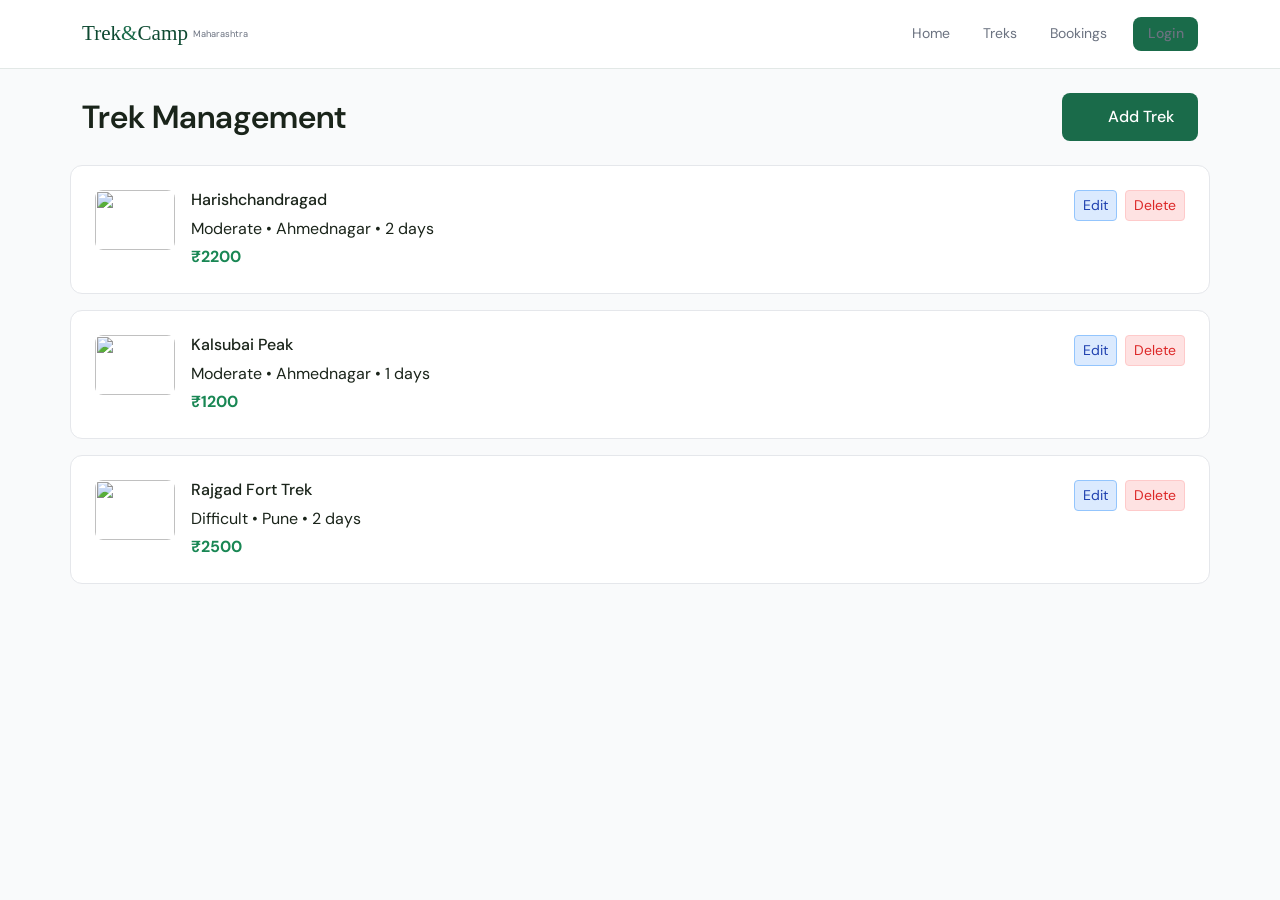
==== commit 1a6d654e: "Working admin dashboard - simple UI, loads treks, add/edit/delete" ====
--- a/templates/admin_dashboard.html
+++ b/templates/admin_dashboard.html
@@ -1,121 +1,78 @@
 <!DOCTYPE html>
 <html lang="en">
 <head>
-<meta charset="UTF-8">
-<meta name="viewport" content="width=device-width, initial-scale=1.0">
-<title>Admin Dashboard – Trek&Camp Management</title>
-<link href="https://cdn.jsdelivr.net/npm/bootstrap@5.3.3/dist/css/bootstrap.min.css" rel="stylesheet">
-<link href="https://fonts.googleapis.com/css2?family=DM+Serif+Display&family=DM+Sans:wght@300;400;500&display=swap" rel="stylesheet">
-<link rel="stylesheet" href="shared.css">
-<style>
-:root {
-  --brand: #1a6b4a;
-  --brand-light: #e8f5ee;
-  --brand-dark: #0f4a32;
-  --sidebar-width: 260px;
-  --radius: 12px;
-  --bg: #f8fafc;
-  --border: #e2e8f0;
-}
-* { box-sizing: border-box; }
-body { font-family: 'DM Sans', sans-serif; background: var(--bg); }
-
-/* MODALS */
-.edit-modal .modal-dialog { max-width: 900px; }
-.field-group { margin-bottom: 1.2rem; }
-.field-group label { font-size: .78rem; color: var(--text-muted); font-weight: 500; display: block; margin-bottom: .35rem; text-transform: uppercase; letter-spacing: .4px; }
-.field-group input, .field-group select, .field-group textarea { width: 100%; border: 1px solid var(--border); border-radius: 8px; padding: .65rem .9rem; font-size: .88rem; transition: border-color .15s; }
-.field-group input:focus, .field-group select:focus, .field-group textarea:focus { border-color: var(--brand); outline: none; box-shadow: 0 0 0 3px rgba(26,107,74,.08); }
-.img-preview { max-width: 200px; max-height: 150px; border-radius: 8px; border: 2px solid var(--border); margin-top: .5rem; }
-.array-editor { min-height: 120px; border: 1px solid var(--border); border-radius: 8px; padding: .8rem; background: #fafbfc; }
-.array-item { display: flex; gap: .75rem; align-items: flex-start; padding: .6rem 0; border-bottom: 1px solid #e5e7eb; }
-.array-item:last-child { border-bottom: none; }
-.array-item input[type=text] { flex: 1; }
-.array-del { background: #fee2e2; color: #dc2626; border: 1px solid #fecaca; font-size: .78rem; padding: .3rem .7rem; border-radius: 6px; cursor: pointer; }
-.trek-list-item { display: flex; align-items: center; gap: 1rem; padding: 1rem; border: 1px solid var(--border); border-radius: var(--radius); margin-bottom: .75rem; background: #fff; cursor: pointer; transition: all .15s; }
-.trek-list-item:hover { border-color: var(--brand); box-shadow: 0 4px 12px rgba(26,107,74,.12); transform: translateY(-1px); }
-.trek-thumb { width: 80px; height: 60px; border-radius: 8px; object-fit: cover; flex-shrink: 0; }
-.trek-info h6 { margin: 0 0 .2rem; font-size: 1rem; }
-.trek-meta { font-size: .8rem; color: var(--text-muted); }
-.trek-actions { margin-left: auto; display: flex; gap: .4rem; }
-.btn-sm { font-size: .78rem; padding: .35rem .75rem; border-radius: 6px; font-weight: 500; }
-.btn-edit { background: var(--brand-light); color: var(--brand-dark); border: 1px solid var(--brand); }
-.btn-delete { background: #fee2e2; color: #dc2626; border: 1px solid #fecaca; }
-.stats-row { display: flex; gap: 2rem; flex-wrap: wrap; margin-bottom: 2rem; }
-.stat-box { text-align: center; padding: 1.5rem; background: #fff; border-radius: var(--radius); border: 1px solid var(--border); flex: 1; min-width: 140px; }
-.stat-num { font-family: 'DM Serif Display', serif; font-size: 2rem; font-weight: 400; color: var(--brand-dark); }
-.stat-label { font-size: .78rem; color: var(--text-muted); margin-top: .3rem; text-transform: uppercase; letter-spacing: .5px; }
-.btn-add-trek { background: var(--brand); color: #fff; border: none; border-radius: var(--radius); padding: .85rem 1.5rem; font-size: .92rem; font-weight: 500; cursor: pointer; display: inline-flex; align-items: center; gap: .5rem; }
-@media (max-width: 768px) { .stats-row { gap: 1rem; } .stat-box { min-width: auto; flex: 1 1 120px; } }
-</style>
+  <meta charset="UTF-8">
+  <meta name="viewport" content="width=device-width, initial-scale=1.0">
+  <title>Admin - Treks Management</title>
+  <link href="https://cdn.jsdelivr.net/npm/bootstrap@5.3.3/dist/css/bootstrap.min.css" rel="stylesheet">
+  <link href="https://fonts.googleapis.com/css2?family=DM+Sans:wght@400;500;600&display=swap" rel="stylesheet">
+  <link rel="stylesheet" href="shared.css">
+  <style>
+    :root { --brand: #1a6b4a; --bg: #f9fafb; }
+    body { font-family: 'DM Sans', sans-serif; background: var(--bg); }
+    .admin-header { background: white; padding: 1.5rem 0; border-bottom: 1px solid #e5e7eb; }
+    .trek-card { border: 1px solid #e5e7eb; border-radius: 12px; padding: 1.5rem; margin-bottom: 1rem; background: white; cursor: pointer; transition: box-shadow 0.2s; }
+    .trek-card:hover { box-shadow: 0 10px 25px rgba(0,0,0,0.1); }
+    .btn-add { background: var(--brand); color: white; border: none; border-radius: 8px; padding: 0.75rem 1.5rem; font-weight: 500; }
+    .btn-edit { background: #dbeafe; color: #1e40af; border: 1px solid #93c5fd; }
+    .btn-delete { background: #fee2e2; color: #dc2626; border: 1px solid #fecaca; }
+    .modal-xl .modal-dialog { max-width: 1000px; }
+    .form-label { font-weight: 500; font-size: 0.85rem; color: #374151; margin-bottom: 0.5rem; display: block; }
+    .form-control { border-radius: 8px; border: 1px solid #d1d5db; padding: 0.75rem; }
+    .form-control:focus { border-color: var(--brand); box-shadow: 0 0 0 3px rgba(26,107,74,0.1); }
+    .img-preview { max-width: 250px; max-height: 200px; border-radius: 8px; border: 2px solid #e5e7eb; margin-top: 0.5rem; }
+    .array-section { background: #f9fafb; border-radius: 8px; padding: 1rem; margin-top: 1rem; }
+    .array-item { display: flex; gap: 0.75rem; align-items: start; padding: 0.75rem 0; border-bottom: 1px solid #e5e7eb; }
+    .array-item:last-child { border-bottom: none; }
+    .remove-item { background: #fee2e2; color: #dc2626; border: none; border-radius: 6px; padding: 0.25rem 0.5rem; font-size: 0.8rem; cursor: pointer; }
+  </style>
 </head>
 <body>
-<div id="nav-placeholder"></div>
+  <div id="nav-placeholder"></div>
 
-<!-- STATS OVERVIEW -->
-<div class="container py-4">
-  <div class="stats-row">
-    <div class="stat-box">
-      <div class="stat-num" id="trekCount">0</div>
-      <div class="stat-label">Total Treks</div>
+  <div class="container mt-4 mb-5">
+    <div class="d-flex justify-content-between align-items-center mb-4">
+      <h1 style="font-size: 2rem; font-weight: 600; margin: 0;">Trek Management</h1>
+      <button class="btn btn-add" onclick="openAddTrek()">
+        <svg width="18" height="18" fill="currentColor" viewBox="0 0 24 24"><path d="M12 5v14M5 12h14"/></svg>
+        Add Trek
+      </button>
     </div>
-    <div class="stat-box">
-      <div class="stat-num" id="instanceCount">0</div>
-      <div class="stat-label">Instances</div>
-    </div>
-    <div class="stat-box">
-      <div class="stat-num" id="bookingCount">0</div>
-      <div class="stat-label">Bookings</div>
-    </div>
-    <div class="stat-box">
-      <div class="stat-num" id="revenueTotal">₹0</div>
-      <div class="stat-label">Revenue</div>
+
+    <div class="row" id="trekList">
+      <!-- Treks will load here -->
     </div>
   </div>
-  
-  <div style="display:flex; gap:1.5rem; align-items:center; margin-bottom:2rem;">
-    <h1 style="font-family:'DM Serif Display',serif; font-size:1.8rem; margin:0;">Trek Management</h1>
-    <button class="btn-add-trek" onclick="showAddTrekModal()">
-      <svg width="18" height="18" fill="none" stroke="currentColor" stroke-width="2" viewBox="0 0 24 24"><line x1="12" y1="5" x2="12" y2="19"/><line x1="5" y1="12" x2="19" y2="12"/></svg>
-      Add New Trek
-    </button>
-  </div>
 
-  <div class="trek-list" id="trekList">
-    <!-- Dynamic trek list -->
-  </div>
-</div>
-
-<!-- ADD/EDIT TREK MODAL -->
-<div class="modal fade" id="trekModal" tabindex="-1">
-  <div class="modal-dialog">
-    <div class="modal-content">
-      <div class="modal-header">
-        <h5 class="modal-title" id="modalTitle">Add New Trek</h5>
-        <button type="button" class="btn-close" data-bs-dismiss="modal"></button>
-      </div>
-      <div class="modal-body">
-        <form id="trekForm">
-          <div class="row">
-            <div class="col-md-6">
-              <div class="field-group">
-                <label>Name</label>
-                <input type="text" id="trekName" required>
+  <!-- Modal for Add/Edit -->
+  <div class="modal fade" id="trekModal" tabindex="-1">
+    <div class="modal-dialog modal-xl">
+      <div class="modal-content">
+        <div class="modal-header">
+          <h5 class="modal-title" id="modalTitle">Add New Trek</h5>
+          <button type="button" class="btn-close" data-bs-dismiss="modal"></button>
+        </div>
+        <div class="modal-body">
+          <form id="trekForm">
+            <div class="row g-3">
+              <div class="col-md-6">
+                <label class="form-label">Trek Name</label>
+                <input type="text" class="form-control" id="name" required>
               </div>
-              <div class="field-group">
-                <label>Region</label>
-                <select id="trekRegion" required>
-                  <option value="">Select Region</option>
+              <div class="col-md-6">
+                <label class="form-label">Region</label>
+                <select class="form-control" id="region">
+                  <option value="">Select</option>
                   <option value="Pune">Pune</option>
                   <option value="Nashik">Nashik</option>
                   <option value="Ahmednagar">Ahmednagar</option>
-                  <option value="Raigad">Raigad</option>
-                  <option value="Thane">Thane</option>
                 </select>
               </div>
-              <div class="field-group">
-                <label>Difficulty</label>
-                <select id="trekDifficulty" required>
+            </div>
+            <div class="row g-3 mt-3">
+              <div class="col-md-3">
+                <label class="form-label">Difficulty</label>
+                <select class="form-control" id="difficulty">
                   <option value="">Select</option>
                   <option value="Easy">Easy</option>
                   <option value="Moderate">Moderate</option>
@@ -123,317 +80,110 @@
                   <option value="Extreme">Extreme</option>
                 </select>
               </div>
-              <div class="field-group">
-                <label>Days</label>
-                <input type="number" id="trekDays" min="1" max="5" required>
+              <div class="col-md-3">
+                <label class="form-label">Days</label>
+                <input type="number" class="form-control" id="days" min="1" max="7">
+              </div>
+              <div class="col-md-3">
+                <label class="form-label">Price (₹)</label>
+                <input type="number" class="form-control" id="price">
+              </div>
+              <div class="col-md-3">
+                <label class="form-label">Max Group</label>
+                <input type="number" class="form-control" id="maxGroup" min="5" max="50">
               </div>
             </div>
-            <div class="col-md-6">
-              <div class="field-group">
-                <label>Price (₹)</label>
-                <input type="number" id="trekPrice" min="500" required>
+            <div class="row g-3 mt-3">
+              <div class="col-md-6">
+                <label class="form-label">Main Image</label>
+                <input type="file" class="form-control" id="mainImg" accept="image/*">
+                <img id="mainPreview" class="img-preview mt-2" style="display:none;">
               </div>
-              <div class="field-group">
-                <label>Altitude</label>
-                <input type="text" id="trekAltitude" placeholder="e.g. 1,424 m">
-              </div>
-              <div class="field-group">
-                <label>Max Group</label>
-                <input type="number" id="trekMaxGroup" min="5" max="50" required>
-              </div>
-              <div class="field-group">
-                <label>Rating</label>
-                <input type="number" id="trekRating" min="1" max="5" step="0.1" value="4.5">
+              <div class="col-md-6">
+                <label class="form-label">Thumbnail</label>
+                <input type="file" class="form-control" id="thumbImg" accept="image/*">
+                <img id="thumbPreview" class="img-preview mt-2" style="display:none;">
               </div>
             </div>
-          </div>
-          
-          <div class="row">
-            <div class="col-md-6">
-              <div class="field-group">
-                <label>Main Image</label>
-                <input type="file" id="trekImg" accept="image/*">
-                <img class="img-preview" id="imgPreview" style="display:none;">
+            <div class="row g-3 mt-3">
+              <div class="col-12">
+                <label class="form-label">Description</label>
+                <textarea class="form-control" id="description" rows="4"></textarea>
               </div>
             </div>
-            <div class="col-md-6">
-              <div class="field-group">
-                <label>Thumbnail</label>
-                <input type="file" id="trekThumb" accept="image/*">
-                <img class="img-preview" id="thumbPreview" style="display:none;">
+            <div class="row g-3 mt-3">
+              <div class="col-md-6">
+                <label class="form-label">Guide Name</label>
+                <input type="text" class="form-control" id="guide">
+              </div>
+              <div class="col-md-6">
+                <label class="form-label">Transport</label>
+                <input type="text" class="form-control" id="transport">
               </div>
             </div>
-          </div>
-
-          <div class="field-group">
-            <label>Description</label>
-            <textarea id="trekDesc" rows="3" placeholder="Detailed description..."></textarea>
-          </div>
-
-          <div class="field-group">
-            <label>Tags (comma separated)</label>
-            <input type="text" id="trekTags" placeholder="Sahyadri, Fort Trek, Overnight">
-          </div>
-
-          <div class="row">
-            <div class="col-md-6">
-              <div class="field-group">
-                <label>Transport From</label>
-                <input type="text" id="trekTransport" placeholder="Pune / Nashik">
+            <div class="mt-4">
+              <h6>Instances</h6>
+              <div id="instancesList">
+                <div class="instance-item p-3 border rounded mb-2">
+                  <div class="row">
+                    <div class="col">
+                      <label>Start Date</label>
+                      <input type="date" class="form-control">
+                    </div>
+                    <div class="col">
+                      <label>End Date</label>
+                      <input type="date" class="form-control">
+                    </div>
+                    <div class="col">
+                      <label>Slots</label>
+                      <input type="number" class="form-control" min="1">
+                    </div>
+                    <div class="col-auto align-self-end">
+                      <button type="button" class="btn btn-outline-danger btn-sm">Remove</button>
+                    </div>
+                  </div>
+                </div>
               </div>
+              <button type="button" class="btn btn-outline-primary btn-sm" onclick="addInstance()">Add Instance</button>
             </div>
-            <div class="col-md-6">
-              <div class="field-group">
-                <label>Guide Name</label>
-                <input type="text" id="guideName">
-              </div>
-            </div>
-          </div>
-
-          <!-- ITINERARY -->
-          <div class="field-group">
-            <label>Itinerary (Day-by-day)</label>
-            <div class="array-editor" id="itineraryEditor"></div>
-            <button type="button" class="btn btn-sm mt-2" onclick="addItineraryItem()">+ Add Day</button>
-          </div>
-
-          <!-- CAMPS -->
-          <div class="field-group">
-            <label>Camps</label>
-            <div class="array-editor" id="campsEditor"></div>
-            <button type="button" class="btn btn-sm mt-2" onclick="addCampItem()">+ Add Camp</button>
-          </div>
-
-          <!-- INSTANCES -->
-          <div class="field-group">
-            <label>Trek Instances (Batches)</label>
-            <div class="array-editor" id="instancesEditor"></div>
-            <button type="button" class="btn btn-sm mt-2" onclick="addInstanceItem()">+ Add Instance</button>
-          </div>
-        </form>
-      </div>
-      <div class="modal-footer">
-        <button type="button" class="btn btn-secondary" data-bs-dismiss="modal">Cancel</button>
-        <button type="button" class="btn btn-primary" onclick="saveTrek()">Save Trek</button>
+          </form>
+        </div>
+        <div class="modal-footer">
+          <button type="button" class="btn btn-secondary" data-bs-dismiss="modal">Cancel</button>
+          <button type="button" class="btn btn-primary" onclick="saveTrek()">Save Changes</button>
+        </div>
       </div>
     </div>
   </div>
-</div>
 
-<div id="footer-placeholder"></div>
-
-<script src="https://cdn.jsdelivr.net/npm/bootstrap@5.3.3/dist/js/bootstrap.bundle.min.js"></script>
-<script src="shared.js"></script>
-<script>
-// Load data & init
-loadTreks();
-updateStats();
-renderTrekList();
-renderNav();
-renderFooter();
-
-// STATS
-function updateStats() {
-  document.getElementById('trekCount').textContent = TREKS.length;
-  const totalInstances = TREKS.reduce((sum, t) => sum + t.instances.length, 0);
-  document.getElementById('instanceCount').textContent = totalInstances;
-  const bookings = getBookings();
-  document.getElementById('bookingCount').textContent = bookings.length;
-  const revenue = bookings.reduce((sum, b) => sum + b.amount, 0);
-  document.getElementById('revenueTotal').textContent = '₹' + revenue.toLocaleString();
-}
-
-// TREK LIST
-function renderTrekList() {
-  const list = document.getElementById('trekList');
-  list.innerHTML = TREKS.map(t => `
-    <div class="trek-list-item" onclick="editTrek('${t.id}')">
-      <img src="${t.thumb}" alt="${t.name}" class="trek-thumb">
-      <div class="trek-info flex-grow-1">
-        <h6>${t.name}</h6>
-        <div class="trek-meta">${t.difficulty} • ${t.region} • ${t.days} days • ₹${t.price}</div>
-      </div>
-      <div class="trek-actions">
-        <button class="btn-sm btn-edit" onclick="event.stopPropagation(); editTrek('${t.id}')">Edit</button>
-        <button class="btn-sm btn-delete" onclick="event.stopPropagation(); deleteTrekConfirm('${t.id}')">Delete</button>
-      </div>
-    </div>
-  `).join('') || '<p style="text-align:center;color:var(--text-muted);padding:2rem;">No treks yet. <button class="btn-add-trek mt-2" onclick="showAddTrekModal()">Add first trek</button></p>';
-}
-
-// MODALS & FORMS
-let editingTrekId = null;
-
-function showAddTrekModal() {
-  editingTrekId = null;
-  document.getElementById('modalTitle').textContent = 'Add New Trek';
-  document.getElementById('trekForm').reset();
-  document.getElementById('itineraryEditor').innerHTML = '';
-  document.getElementById('campsEditor').innerHTML = '';
-  document.getElementById('instancesEditor').innerHTML = '';
-  new bootstrap.Modal(document.getElementById('trekModal')).show();
-}
-
-function editTrek(id) {
-  editingTrekId = id;
-  const trek = getTrekById(id);
-  document.getElementById('modalTitle').textContent = 'Edit ' + trek.name;
-  
-  // Fill form
-  document.getElementById('trekName').value = trek.name;
-  document.getElementById('trekRegion').value = trek.region;
-  document.getElementById('trekDifficulty').value = trek.difficulty;
-  document.getElementById('trekDays').value = trek.days;
-  document.getElementById('trekPrice').value = trek.price;
-  document.getElementById('trekAltitude').value = trek.altitude;
-  document.getElementById('trekMaxGroup').value = trek.maxGroup;
-  document.getElementById('trekRating').value = trek.rating;
-  document.getElementById('trekDesc').value = trek.desc;
-  document.getElementById('trekTags').value = trek.tags.join(', ');
-  document.getElementById('trekTransport').value = trek.transport;
-  document.getElementById('guideName').value = trek.guide.name;
-  
-  // Arrays
-  renderArrayEditor('itineraryEditor', trek.itinerary, 'itinerary');
-  renderArrayEditor('campsEditor', trek.camps, 'camps');
-  renderArrayEditor('instancesEditor', trek.instances, 'instances');
-  
-  new bootstrap.Modal(document.getElementById('trekModal')).show();
-}
-
-function renderArrayEditor(containerId, items, type) {
-  const container = document.getElementById(containerId);
-  container.innerHTML = items.map((item, idx) => {
-    if (type === 'itinerary') {
-      return `
-        <div class="array-item">
-          <input type="text" value="${item.title}" placeholder="Day title" data-idx="${idx}" data-type="${type}" data-field="title">
-          <textarea rows="2" placeholder="Description" data-idx="${idx}" data-type="${type}" data-field="desc">${item.desc}</textarea>
-          <button type="button" class="array-del" onclick="removeArrayItem(this)">×</button>
-        </div>`;
-    } else if (type === 'camps') {
-      return `
-        <div class="array-item">
-          <input type="text" value="${item.name}" placeholder="Camp name" data-idx="${idx}" data-type="${type}" data-field="name">
-          <input type="text" value="${item.alt}" placeholder="Altitude" data-idx="${idx}" data-type="${type}" data-field="alt">
-          <input type="text" value="${item.cap}" placeholder="Capacity" data-idx="${idx}" data-type="${type}" data-field="cap">
-          <input type="text" value="${item.fac}" placeholder="Facilities" data-idx="${idx}" data-type="${type}" data-field="fac">
-          <button type="button" class="array-del" onclick="removeArrayItem(this)">×</button>
-        </div>`;
-    } else if (type === 'instances') {
-      return `
-        <div class="array-item">
-          <input type="text" value="${item.start}" placeholder="Start date" data-idx="${idx}" data-type="${type}" data-field="start">
-          <input type="text" value="${item.end}" placeholder="End date" data-idx="${idx}" data-type="${type}" data-field="end">
-          <input type="number" value="${item.slots}" placeholder="Slots" data-idx="${idx}" data-type="${type}" data-field="slots">
-          <button type="button" class="array-del" onclick="removeArrayItem(this)">×</button>
-        </div>`;
+  <script src="https://cdn.jsdelivr.net/npm/bootstrap@5.3.3/dist/js/bootstrap.bundle.min.js"></script>
+  <script src="shared.js"></script>
+  <script>
+    // Load and display
+    loadTreks();
+    
+    function loadTreksDisplay() {
+      const list = document.getElementById('trekList');
+      list.innerHTML = TREKS.map(t => `
+        <div class="trek-card">
+          <div class="d-flex">
+            <img src="${t.thumb}" style="width:80px;height:60px;object-fit:cover;border-radius:8px;">
+            <div class="flex-grow-1 ms-3">
+              <h6>${t.name}</h6>
+              <p class="mb-1">${t.difficulty} • ${t.region} • ${t.days} days</p>
+              <p class="mb-0 text-success fw-bold">₹${t.price}</p>
+            </div>
+            <div>
+              <button class="btn btn-edit btn-sm me-1" onclick="editTrek('${t.id}')">Edit</button>
+              <button class="btn btn-delete btn-sm" onclick="deleteTrek('${t.id}')">Delete</button>
+            </div>
+          </div>
+        </div>
+      `).join('');
     }
-  }).join('');
-}
-
-function addItineraryItem() { addArrayItem('itineraryEditor', 'itinerary'); }
-function addCampItem() { addArrayItem('campsEditor', 'camps'); }
-function addInstanceItem() { addArrayItem('instancesEditor', 'instances'); }
-
-function addArrayItem(containerId, type) {
-  const container = document.getElementById(containerId);
-  const idx = container.querySelectorAll('.array-item').length;
-  const html = type === 'itinerary' ? `
-    <div class="array-item">
-      <input type="text" placeholder="Day title" data-idx="${idx}" data-type="${type}" data-field="title">
-      <textarea rows="2" placeholder="Description" data-idx="${idx}" data-type="${type}" data-field="desc"></textarea>
-      <button type="button" class="array-del" onclick="removeArrayItem(this)">×</button>
-    </div>` :
-    `<div class="array-item">
-      <input type="text" placeholder="Title" data-idx="${idx}" data-type="${type}" data-field="title">
-      <input type="text" placeholder="Value" data-idx="${idx}" data-type="${type}" data-field="desc">
-      <button type="button" class="array-del" onclick="removeArrayItem(this)">×</button>
-    </div>`;
-  container.insertAdjacentHTML('beforeend', html);
-}
-
-function removeArrayItem(btn) {
-  btn.closest('.array-item').remove();
-}
-
-function saveTrek() {
-  const formData = {
-    name: document.getElementById('trekName').value,
-    region: document.getElementById('trekRegion').value,
-    difficulty: document.getElementById('trekDifficulty').value,
-    days: parseInt(document.getElementById('trekDays').value),
-    price: parseInt(document.getElementById('trekPrice').value),
-    altitude: document.getElementById('trekAltitude').value,
-    maxGroup: parseInt(document.getElementById('trekMaxGroup').value),
-    rating: parseFloat(document.getElementById('trekRating').value),
-    desc: document.getElementById('trekDesc').value,
-    tags: document.getElementById('trekTags').value.split(',').map(t=>t.trim()).filter(Boolean),
-    transport: document.getElementById('trekTransport').value,
-    guide: { name: document.getElementById('guideName').value }
-  };
-
-  // Images (handle async)
-  const imgFile = document.getElementById('trekImg').files[0];
-  const thumbFile = document.getElementById('trekThumb').files[0];
-  
-  if (imgFile) formData.img = await fileToBase64(imgFile, 800, 600);
-  if (thumbFile) formData.thumb = await fileToBase64(thumbFile, 400, 300);
-  
-  // Arrays
-  formData.itinerary = getArrayData('itineraryEditor');
-  formData.camps = getArrayData('campsEditor');
-  formData.instances = getArrayData('instancesEditor');
-  
-  if (editingTrekId) {
-    updateTrek(editingTrekId, formData);
-  } else {
-    addTrek(formData);
-  }
-  
-  updateStats();
-  renderTrekList();
-  bootstrap.Modal.getInstance(document.getElementById('trekModal')).hide();
-  alert('Trek saved! Changes reflect immediately on all pages.');
-}
-
-function getArrayData(containerId) {
-  const container = document.getElementById(containerId);
-  const items = [];
-  container.querySelectorAll('.array-item').forEach(item => {
-    const type = item.querySelector('[data-type]').dataset.type;
-    const data = {};
-    item.querySelectorAll('[data-field]').forEach(field => {
-      data[field.dataset.field] = field.value;
-    });
-    items.push(data);
-  });
-  return items;
-}
-
-function deleteTrekConfirm(id) {
-  if (confirm('Delete this trek? It will be removed from all listings.')) {
-    deleteTrek(id);
-    updateStats();
-    renderTrekList();
-  }
-}
-
-// Image preview
-document.getElementById('trekImg').addEventListener('change', async e => {
-  if (e.target.files[0]) {
-    const base64 = await fileToBase64(e.target.files[0], 200, 150);
-    document.getElementById('imgPreview').src = base64;
-    document.getElementById('imgPreview').style.display = 'block';
-  }
-});
-document.getElementById('trekThumb').addEventListener('change', async e => {
-  if (e.target.files[0]) {
-    const base64 = await fileToBase64(e.target.files[0], 200, 150);
-    document.getElementById('thumbPreview').src = base64;
-    document.getElementById('thumbPreview').style.display = 'block';
-  }
-});
-</script>
+    
+    loadTreksDisplay();
+    renderNav();
+  </script>
 </body>
 </html>
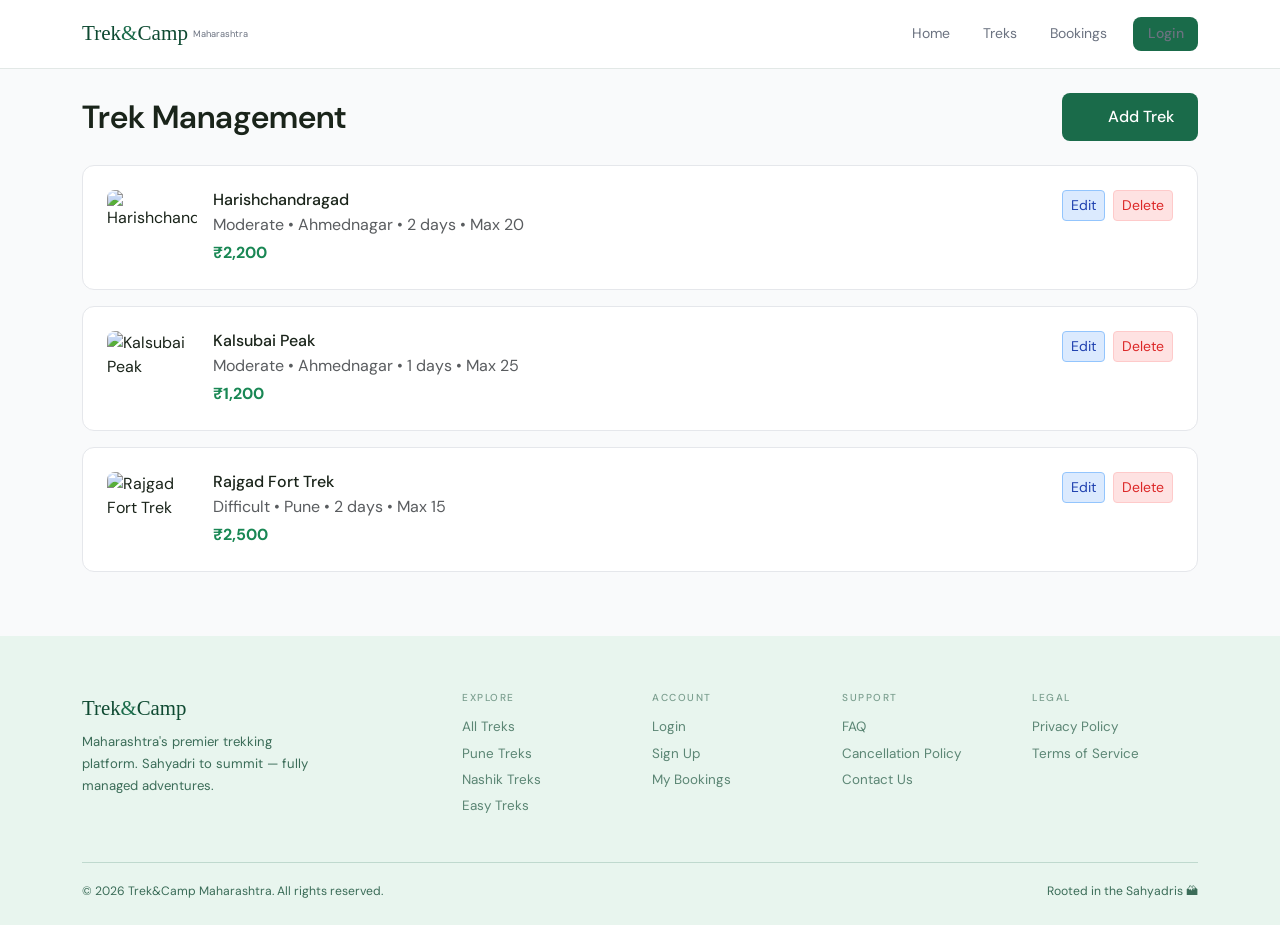
==== commit 853d06b2: "Enhance admin dashboard: added footer placeholder, improved trek card layout, and implemented additi" ====
--- a/templates/admin_dashboard.html
+++ b/templates/admin_dashboard.html
@@ -43,6 +43,7 @@
       <!-- Treks will load here -->
     </div>
   </div>
+  <div id="footer-placeholder"></div>
 
   <!-- Modal for Add/Edit -->
   <div class="modal fade" id="trekModal" tabindex="-1">
@@ -121,28 +122,33 @@
                 <input type="text" class="form-control" id="transport">
               </div>
             </div>
+            <div class="row g-3 mt-3">
+              <div class="col-md-4">
+                <label class="form-label">Altitude</label>
+                <input type="text" class="form-control" id="altitude" placeholder="e.g. 1,424 m">
+              </div>
+              <div class="col-md-4">
+                <label class="form-label">Rating</label>
+                <input type="number" class="form-control" id="rating" min="1" max="5" step="0.1" placeholder="e.g. 4.8">
+              </div>
+              <div class="col-md-4">
+                <label class="form-label">Tags (comma separated)</label>
+                <input type="text" class="form-control" id="tags" placeholder="Fort Trek, Monsoon, Beginner">
+              </div>
+            </div>
+            <div class="row g-3 mt-3">
+              <div class="col-md-6">
+                <label class="form-label">Itinerary (one line per day: Title | Description)</label>
+                <textarea class="form-control" id="itinerary" rows="4" placeholder="Day 1 | Pune to base camp ..."></textarea>
+              </div>
+              <div class="col-md-6">
+                <label class="form-label">Camps (one line per camp: Name | Altitude | Capacity | Facilities)</label>
+                <textarea class="form-control" id="camps" rows="4" placeholder="Base Camp | 900 m | 20 | tents, meals"></textarea>
+              </div>
+            </div>
             <div class="mt-4">
               <h6>Instances</h6>
               <div id="instancesList">
-                <div class="instance-item p-3 border rounded mb-2">
-                  <div class="row">
-                    <div class="col">
-                      <label>Start Date</label>
-                      <input type="date" class="form-control">
-                    </div>
-                    <div class="col">
-                      <label>End Date</label>
-                      <input type="date" class="form-control">
-                    </div>
-                    <div class="col">
-                      <label>Slots</label>
-                      <input type="number" class="form-control" min="1">
-                    </div>
-                    <div class="col-auto align-self-end">
-                      <button type="button" class="btn btn-outline-danger btn-sm">Remove</button>
-                    </div>
-                  </div>
-                </div>
               </div>
               <button type="button" class="btn btn-outline-primary btn-sm" onclick="addInstance()">Add Instance</button>
             </div>
@@ -159,31 +165,257 @@
   <script src="https://cdn.jsdelivr.net/npm/bootstrap@5.3.3/dist/js/bootstrap.bundle.min.js"></script>
   <script src="shared.js"></script>
   <script>
-    // Load and display
+    renderNav();
+    renderFooter();
     loadTreks();
-    
-    function loadTreksDisplay() {
+
+    const trekModal = new bootstrap.Modal(document.getElementById('trekModal'));
+    let editingId = null;
+    let pendingMainImage = '';
+    let pendingThumbImage = '';
+
+    function toDisplayDate(isoDate) {
+      if (!isoDate) return '';
+      const d = new Date(isoDate);
+      if (Number.isNaN(d.getTime())) return '';
+      return d.toLocaleDateString('en-US', { month: 'short', day: 'numeric' });
+    }
+
+    function toISOFromDisplay(displayDate) {
+      if (!displayDate) return '';
+      const d = new Date(`${displayDate} 2026`);
+      if (Number.isNaN(d.getTime())) return '';
+      return d.toISOString().split('T')[0];
+    }
+
+    function parseListField(raw, mapper) {
+      return raw
+        .split('\n')
+        .map((line) => line.trim())
+        .filter(Boolean)
+        .map(mapper)
+        .filter(Boolean);
+    }
+
+    function defaultGuide() {
+      return { name: '', exp: '0 yrs', spec: 'Local Trek Specialist', cert: 'First Aid Certified' };
+    }
+
+    function renderTrekCards() {
       const list = document.getElementById('trekList');
-      list.innerHTML = TREKS.map(t => `
-        <div class="trek-card">
-          <div class="d-flex">
-            <img src="${t.thumb}" style="width:80px;height:60px;object-fit:cover;border-radius:8px;">
-            <div class="flex-grow-1 ms-3">
-              <h6>${t.name}</h6>
-              <p class="mb-1">${t.difficulty} • ${t.region} • ${t.days} days</p>
-              <p class="mb-0 text-success fw-bold">₹${t.price}</p>
-            </div>
-            <div>
-              <button class="btn btn-edit btn-sm me-1" onclick="editTrek('${t.id}')">Edit</button>
-              <button class="btn btn-delete btn-sm" onclick="deleteTrek('${t.id}')">Delete</button>
+      list.innerHTML = TREKS.map((t) => `
+        <div class="col-12">
+          <div class="trek-card">
+            <div class="d-flex flex-wrap gap-3 align-items-start">
+              <img src="${t.thumb}" alt="${t.name}" style="width:90px;height:70px;object-fit:cover;border-radius:8px;">
+              <div class="flex-grow-1">
+                <h6 class="mb-1">${t.name}</h6>
+                <p class="mb-1 text-muted">${t.difficulty} • ${t.region} • ${t.days} days • Max ${t.maxGroup}</p>
+                <p class="mb-0 text-success fw-bold">₹${Number(t.price || 0).toLocaleString('en-IN')}</p>
+              </div>
+              <div class="d-flex gap-2">
+                <button class="btn btn-edit btn-sm" onclick="openEditTrek('${t.id}')">Edit</button>
+                <button class="btn btn-delete btn-sm" onclick="removeTrek('${t.id}')">Delete</button>
+              </div>
             </div>
           </div>
         </div>
       `).join('');
     }
-    
-    loadTreksDisplay();
-    renderNav();
+
+    function resetForm() {
+      document.getElementById('trekForm').reset();
+      document.getElementById('instancesList').innerHTML = '';
+      document.getElementById('mainPreview').style.display = 'none';
+      document.getElementById('thumbPreview').style.display = 'none';
+      pendingMainImage = '';
+      pendingThumbImage = '';
+      addInstance();
+    }
+
+    function setImagePreview(elId, src) {
+      const img = document.getElementById(elId);
+      if (src) {
+        img.src = src;
+        img.style.display = 'block';
+      } else {
+        img.style.display = 'none';
+      }
+    }
+
+    function addInstance(instance = null) {
+      const list = document.getElementById('instancesList');
+      const row = document.createElement('div');
+      row.className = 'instance-item p-3 border rounded mb-2';
+      row.innerHTML = `
+        <div class="row g-2 align-items-end">
+          <div class="col-md-4">
+            <label class="form-label">Start Date</label>
+            <input type="date" class="form-control inst-start" value="${instance?.start ? toISOFromDisplay(instance.start) : ''}">
+          </div>
+          <div class="col-md-4">
+            <label class="form-label">End Date</label>
+            <input type="date" class="form-control inst-end" value="${instance?.end ? toISOFromDisplay(instance.end) : ''}">
+          </div>
+          <div class="col-md-3">
+            <label class="form-label">Slots</label>
+            <input type="number" class="form-control inst-slots" min="1" value="${instance?.slots || 10}">
+          </div>
+          <div class="col-md-1">
+            <button type="button" class="btn btn-outline-danger btn-sm w-100" onclick="this.closest('.instance-item').remove()">✕</button>
+          </div>
+        </div>`;
+      list.appendChild(row);
+    }
+
+    function openAddTrek() {
+      editingId = null;
+      document.getElementById('modalTitle').textContent = 'Add New Trek';
+      resetForm();
+      trekModal.show();
+    }
+
+    function openEditTrek(id) {
+      const trek = getTrekById(id);
+      if (!trek) return;
+      editingId = id;
+      document.getElementById('modalTitle').textContent = `Edit ${trek.name}`;
+      resetForm();
+      document.getElementById('name').value = trek.name || '';
+      document.getElementById('region').value = trek.region || '';
+      document.getElementById('difficulty').value = trek.difficulty || '';
+      document.getElementById('days').value = trek.days || 1;
+      document.getElementById('price').value = trek.price || 0;
+      document.getElementById('maxGroup').value = trek.maxGroup || 10;
+      document.getElementById('description').value = trek.desc || '';
+      document.getElementById('guide').value = trek.guide?.name || '';
+      document.getElementById('transport').value = trek.transport || '';
+      document.getElementById('altitude').value = trek.altitude || '';
+      document.getElementById('rating').value = trek.rating || 4.5;
+      document.getElementById('tags').value = (trek.tags || []).join(', ');
+      document.getElementById('itinerary').value = (trek.itinerary || [])
+        .map((item) => `${item.title || ''} | ${item.desc || ''}`)
+        .join('\n');
+      document.getElementById('camps').value = (trek.camps || [])
+        .map((camp) => `${camp.name || ''} | ${camp.alt || ''} | ${camp.cap || 0} | ${camp.fac || ''}`)
+        .join('\n');
+
+      pendingMainImage = trek.img || '';
+      pendingThumbImage = trek.thumb || '';
+      setImagePreview('mainPreview', pendingMainImage);
+      setImagePreview('thumbPreview', pendingThumbImage);
+
+      const instanceList = document.getElementById('instancesList');
+      instanceList.innerHTML = '';
+      (trek.instances || []).forEach(addInstance);
+      if (!(trek.instances || []).length) addInstance();
+      trekModal.show();
+    }
+
+    async function processImageInput(fileInputId, currentImage, width, height, quality) {
+      const input = document.getElementById(fileInputId);
+      if (!input.files || !input.files.length) return currentImage;
+      return fileToBase64(input.files[0], width, height, quality);
+    }
+
+    async function saveTrek() {
+      const name = document.getElementById('name').value.trim();
+      const region = document.getElementById('region').value;
+      const difficulty = document.getElementById('difficulty').value;
+      const days = parseInt(document.getElementById('days').value, 10);
+      const price = parseInt(document.getElementById('price').value, 10);
+      const maxGroup = parseInt(document.getElementById('maxGroup').value, 10);
+      if (!name || !region || !difficulty || !days || !price || !maxGroup) {
+        alert('Please fill required fields: name, region, difficulty, days, price, max group.');
+        return;
+      }
+
+      const instances = Array.from(document.querySelectorAll('.instance-item')).map((item, idx) => {
+        const startIso = item.querySelector('.inst-start').value;
+        const endIso = item.querySelector('.inst-end').value || startIso;
+        const slots = parseInt(item.querySelector('.inst-slots').value, 10) || 0;
+        const yearSafeId = Date.now().toString().slice(-4);
+        return {
+          id: editingId ? `${editingId}-INS${idx + 1}` : `INS${yearSafeId}${idx + 1}`,
+          start: toDisplayDate(startIso),
+          end: toDisplayDate(endIso || startIso),
+          slots
+        };
+      }).filter((i) => i.start && i.end && i.slots > 0);
+
+      const itinerary = parseListField(document.getElementById('itinerary').value, (line) => {
+        const [title, desc] = line.split('|').map((v) => (v || '').trim());
+        if (!title) return null;
+        return { title, desc: desc || title };
+      });
+
+      const camps = parseListField(document.getElementById('camps').value, (line) => {
+        const [nameVal, alt, cap, fac] = line.split('|').map((v) => (v || '').trim());
+        if (!nameVal) return null;
+        return { name: nameVal, alt: alt || '-', cap: parseInt(cap, 10) || maxGroup, fac: fac || 'Standard camping facilities' };
+      });
+
+      const mainImage = await processImageInput('mainImg', pendingMainImage, 1200, 700, 0.85);
+      const thumbImage = await processImageInput('thumbImg', pendingThumbImage || mainImage, 500, 320, 0.82);
+      const tags = document.getElementById('tags').value
+        .split(',')
+        .map((tag) => tag.trim())
+        .filter(Boolean);
+
+      const trekData = {
+        name,
+        region,
+        difficulty,
+        days,
+        price,
+        maxGroup,
+        altitude: document.getElementById('altitude').value.trim() || '-',
+        rating: Number(document.getElementById('rating').value) || 4.5,
+        desc: document.getElementById('description').value.trim() || 'Details will be updated soon.',
+        tags: tags.length ? tags : ['Sahyadri'],
+        itinerary: itinerary.length ? itinerary : [{ title: 'Trek Day', desc: 'Detailed itinerary will be shared before departure.' }],
+        camps: camps.length ? camps : [{ name: 'Base Camp', alt: '-', cap: maxGroup, fac: 'Standard facilities' }],
+        guide: {
+          ...defaultGuide(),
+          name: document.getElementById('guide').value.trim() || 'Assigned Guide'
+        },
+        transport: document.getElementById('transport').value.trim() || 'Pune',
+        instances: instances.length ? instances : [{ id: `INS${Date.now().toString().slice(-4)}`, start: 'Jun 1', end: 'Jun 1', slots: maxGroup }],
+        img: mainImage || pendingMainImage || 'https://images.unsplash.com/photo-1464822759023-fed622ff2c3b?w=1000&q=80',
+        thumb: thumbImage || mainImage || pendingThumbImage || 'https://images.unsplash.com/photo-1464822759023-fed622ff2c3b?w=500&q=75'
+      };
+
+      if (editingId) {
+        updateTrek(editingId, trekData);
+      } else {
+        addTrek(trekData);
+      }
+
+      renderTrekCards();
+      trekModal.hide();
+    }
+
+    function removeTrek(id) {
+      const trek = getTrekById(id);
+      if (!trek) return;
+      if (!confirm(`Delete "${trek.name}"? This updates trek listings immediately.`)) return;
+      deleteTrek(id);
+      renderTrekCards();
+    }
+
+    document.getElementById('mainImg').addEventListener('change', async (e) => {
+      if (!e.target.files?.length) return;
+      pendingMainImage = await fileToBase64(e.target.files[0], 1200, 700, 0.85);
+      setImagePreview('mainPreview', pendingMainImage);
+    });
+
+    document.getElementById('thumbImg').addEventListener('change', async (e) => {
+      if (!e.target.files?.length) return;
+      pendingThumbImage = await fileToBase64(e.target.files[0], 500, 320, 0.82);
+      setImagePreview('thumbPreview', pendingThumbImage);
+    });
+
+    renderTrekCards();
   </script>
 </body>
 </html>
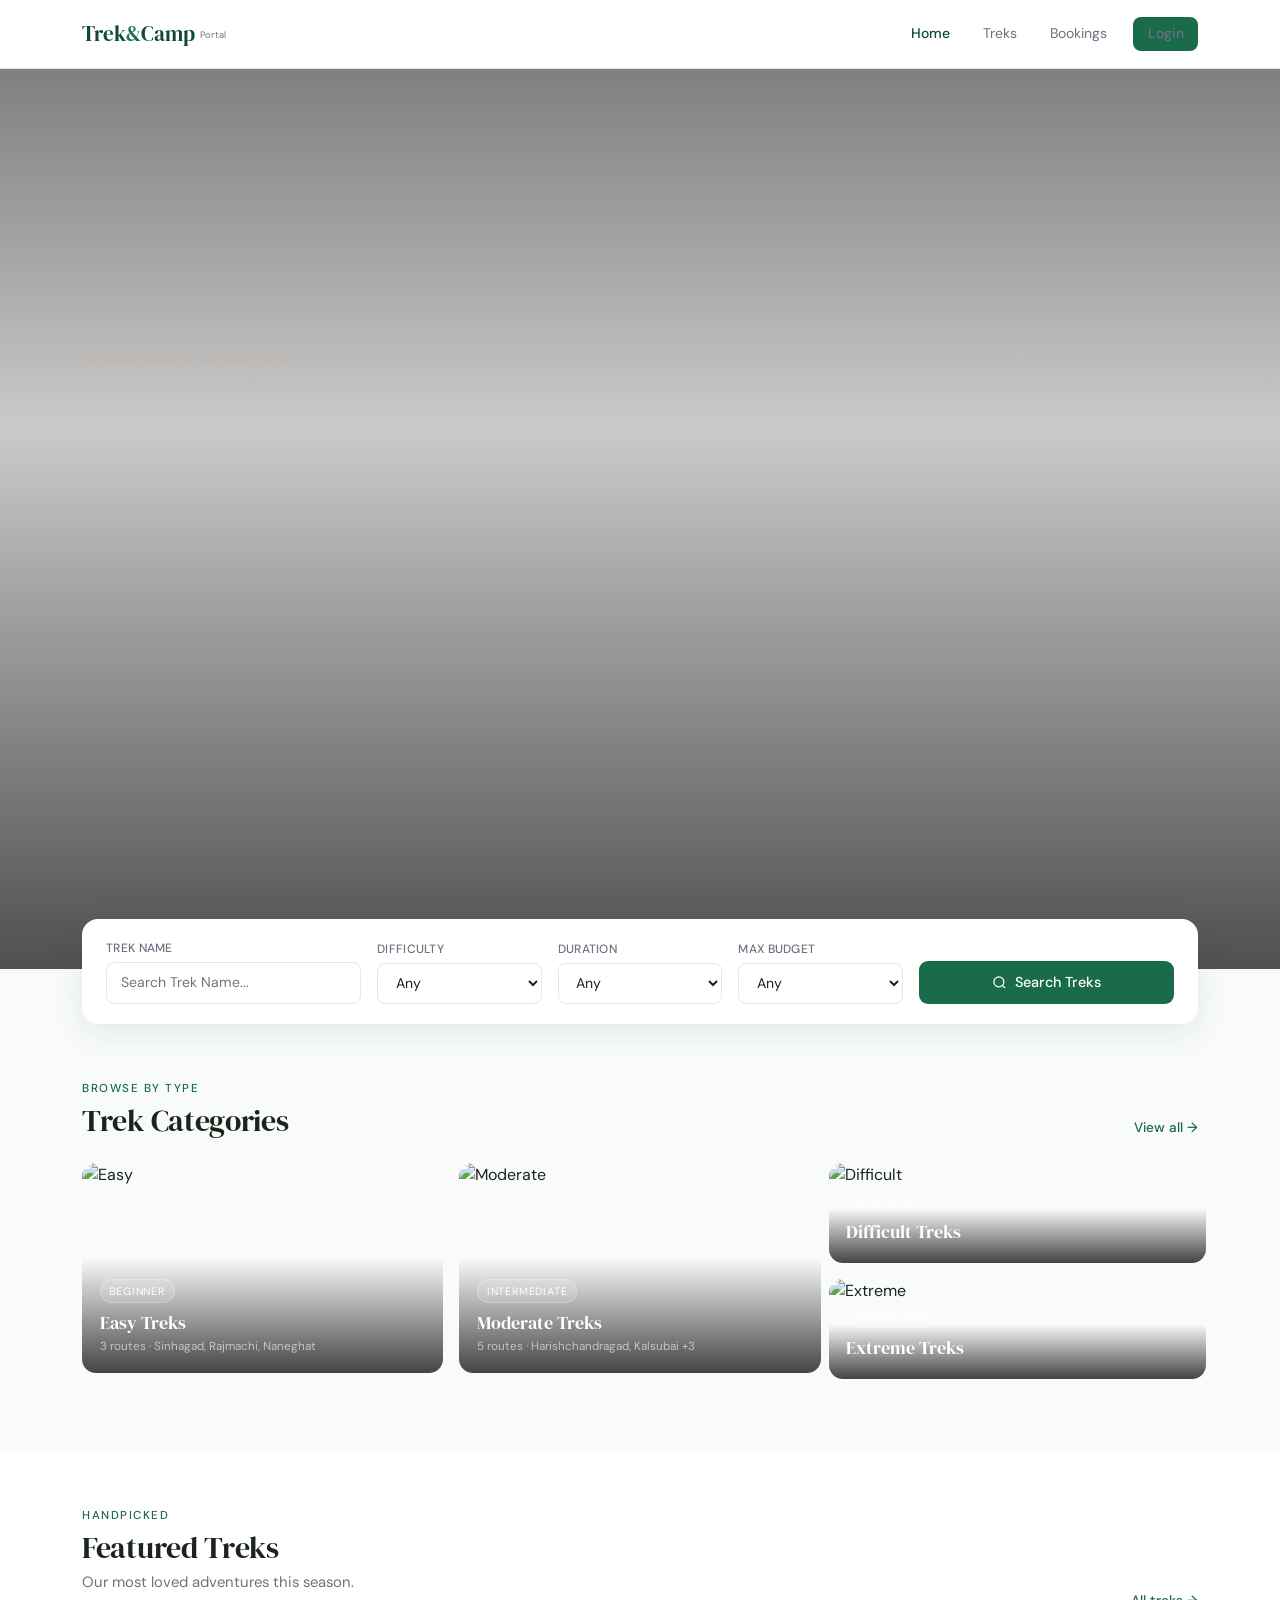
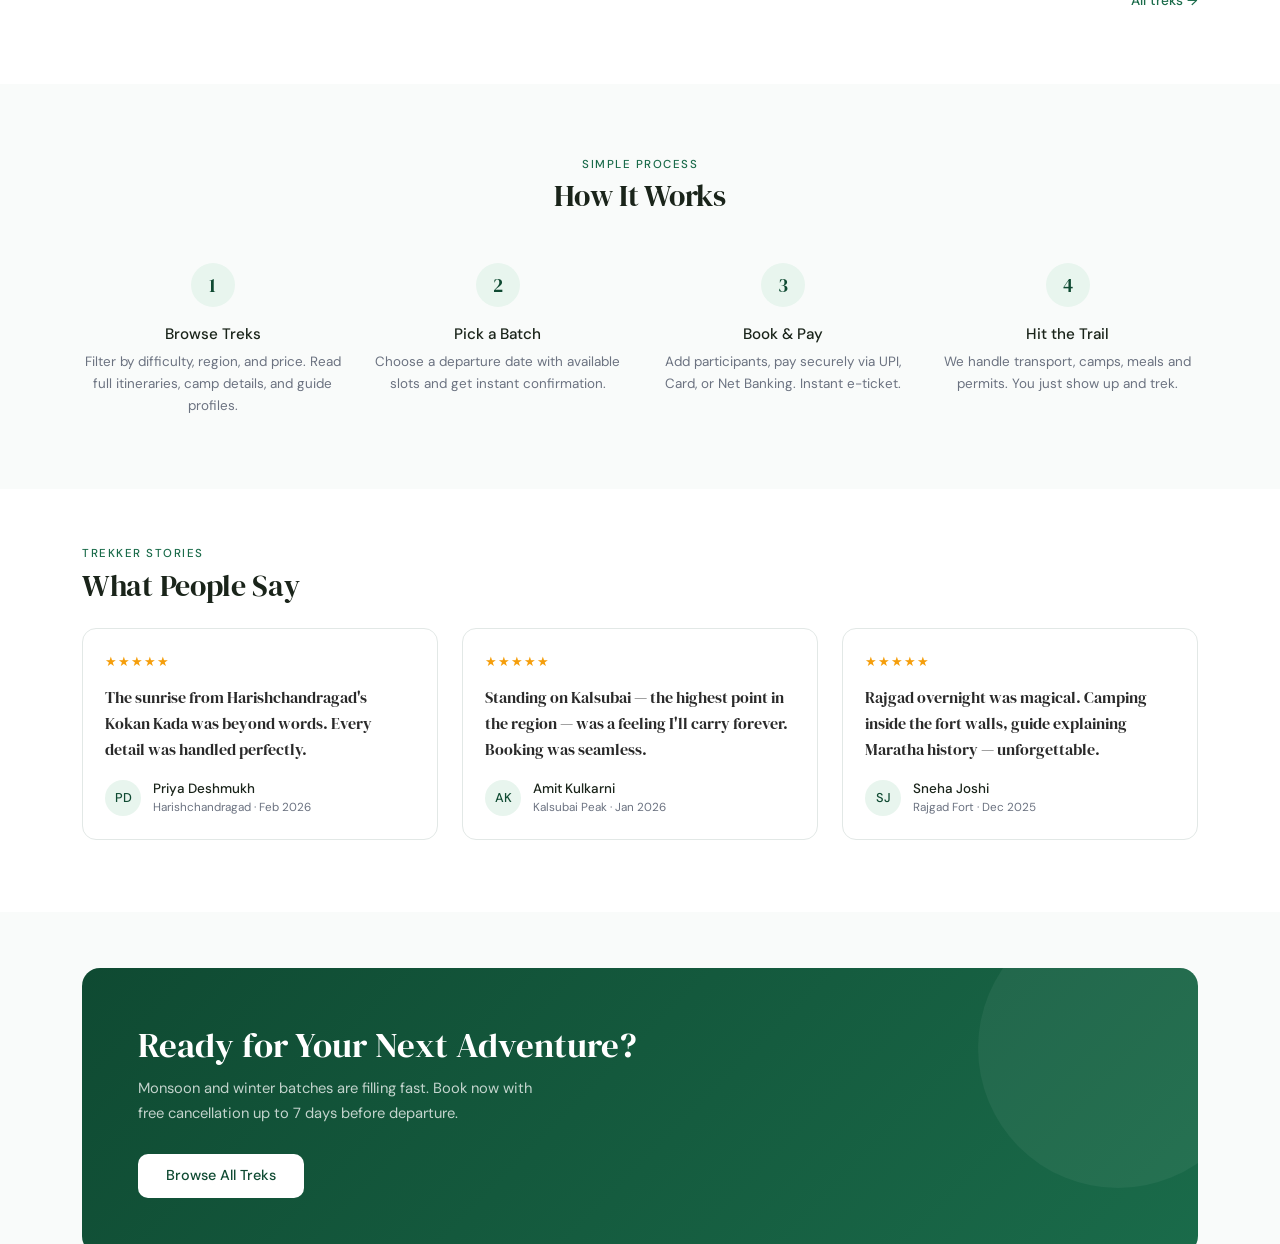
==== commit 8a04901c: "Enhance bookings, payments UI, user auth, and generalize UI" ====
--- a/templates/admin_dashboard.html
+++ b/templates/admin_dashboard.html
@@ -11,6 +11,14 @@
     :root { --brand: #1a6b4a; --bg: #f9fafb; }
     body { font-family: 'DM Sans', sans-serif; background: var(--bg); }
     .admin-header { background: white; padding: 1.5rem 0; border-bottom: 1px solid #e5e7eb; }
+    .admin-layout { display: grid; grid-template-columns: 260px 1fr; gap: 1rem; align-items: start; }
+    .admin-sidebar { position: sticky; top: 80px; background: #fff; border: 1px solid #e5e7eb; border-radius: 12px; padding: 1rem; }
+    .sidebar-title { font-size: 0.8rem; text-transform: uppercase; color: #6b7280; letter-spacing: .05em; margin-bottom: .75rem; }
+    .sidebar-link { display:block; text-decoration:none; color:#1f2937; padding:.55rem .7rem; border-radius:8px; font-size:.9rem; margin-bottom:.35rem; }
+    .sidebar-link.active, .sidebar-link:hover { background:#e7f3ed; color:#14532d; }
+    .sidebar-stat { background:#f8fafc; border:1px solid #e5e7eb; border-radius:10px; padding:.65rem .75rem; margin-top:.7rem; }
+    .sidebar-stat .v { font-weight: 600; color:#14532d; }
+    @media (max-width: 991px) { .admin-layout { grid-template-columns: 1fr; } .admin-sidebar { position: static; } }
     .trek-card { border: 1px solid #e5e7eb; border-radius: 12px; padding: 1.5rem; margin-bottom: 1rem; background: white; cursor: pointer; transition: box-shadow 0.2s; }
     .trek-card:hover { box-shadow: 0 10px 25px rgba(0,0,0,0.1); }
     .btn-add { background: var(--brand); color: white; border: none; border-radius: 8px; padding: 0.75rem 1.5rem; font-weight: 500; }
@@ -31,16 +39,41 @@
   <div id="nav-placeholder"></div>
 
   <div class="container mt-4 mb-5">
-    <div class="d-flex justify-content-between align-items-center mb-4">
-      <h1 style="font-size: 2rem; font-weight: 600; margin: 0;">Trek Management</h1>
-      <button class="btn btn-add" onclick="openAddTrek()">
-        <svg width="18" height="18" fill="currentColor" viewBox="0 0 24 24"><path d="M12 5v14M5 12h14"/></svg>
-        Add Trek
-      </button>
-    </div>
-
-    <div class="row" id="trekList">
-      <!-- Treks will load here -->
+    <div class="admin-layout">
+      <aside class="admin-sidebar">
+        <div class="sidebar-title">Admin Panel</div>
+        <a class="sidebar-link active" href="#" onclick="switchAdminView('trekManagement', this); return false;">Trek Management</a>
+        <a class="sidebar-link" href="#" onclick="switchAdminView('bookingsManagement', this); return false;">Bookings Management</a>
+        <hr style="margin: 1rem 0; opacity: 0.1;">
+        <div id="sideTrekControls">
+          <a class="sidebar-link" href="#trekModal" onclick="openAddTrek()">Add New Trek</a>
+          <div class="sidebar-stat"><div>Total Treks</div><div class="v" id="sidebarTrekCount">0</div></div>
+          <div class="sidebar-stat"><div>Avg Trek Price</div><div class="v" id="sidebarAvgPrice">₹0</div></div>
+        </div>
+        <div id="sideBookingControls" style="display:none;">
+          <div class="sidebar-stat"><div>Total Bookings</div><div class="v" id="sidebarBookingCount">0</div></div>
+        </div>
+      </aside>
+      <section id="trekManagement">
+        <div class="d-flex justify-content-between align-items-center mb-4">
+          <h1 style="font-size: 2rem; font-weight: 600; margin: 0;">Trek Management</h1>
+          <button class="btn btn-add" onclick="openAddTrek()">
+            <svg width="18" height="18" fill="currentColor" viewBox="0 0 24 24"><path d="M12 5v14M5 12h14"/></svg>
+            Add Trek
+          </button>
+        </div>
+        <div class="row" id="trekList">
+          <!-- Treks will load here -->
+        </div>
+      </section>
+      <section id="bookingsManagement" style="display: none;">
+        <div class="d-flex justify-content-between align-items-center mb-4">
+          <h1 style="font-size: 2rem; font-weight: 600; margin: 0;">Bookings Management</h1>
+        </div>
+        <div class="row" id="bookingList">
+          <!-- Bookings will load here -->
+        </div>
+      </section>
     </div>
   </div>
   <div id="footer-placeholder"></div>
@@ -62,12 +95,7 @@
               </div>
               <div class="col-md-6">
                 <label class="form-label">Region</label>
-                <select class="form-control" id="region">
-                  <option value="">Select</option>
-                  <option value="Pune">Pune</option>
-                  <option value="Nashik">Nashik</option>
-                  <option value="Ahmednagar">Ahmednagar</option>
-                </select>
+                <input type="text" class="form-control" id="region" placeholder="e.g. North Region" required>
               </div>
             </div>
             <div class="row g-3 mt-3">
@@ -97,12 +125,14 @@
             <div class="row g-3 mt-3">
               <div class="col-md-6">
                 <label class="form-label">Main Image</label>
-                <input type="file" class="form-control" id="mainImg" accept="image/*">
+                <input type="file" class="form-control" id="mainImg" accept="image/*" title="Upload 1200 x 700 px image">
+                <div class="form-text">Required: 1200 x 700 px (JPG/PNG, max 5MB). This is used as trek cover image.</div>
                 <img id="mainPreview" class="img-preview mt-2" style="display:none;">
               </div>
               <div class="col-md-6">
                 <label class="form-label">Thumbnail</label>
-                <input type="file" class="form-control" id="thumbImg" accept="image/*">
+                <input type="file" class="form-control" id="thumbImg" accept="image/*" title="Upload 500 x 320 px image">
+                <div class="form-text">Required: 500 x 320 px (JPG/PNG, max 5MB). This is used in trek cards.</div>
                 <img id="thumbPreview" class="img-preview mt-2" style="display:none;">
               </div>
             </div>
@@ -150,6 +180,12 @@
               <h6>Instances</h6>
               <div id="instancesList">
               </div>
+            <div class="row g-3 mt-3">
+              <div class="col-12">
+                <label class="form-label">What's Included (comma separated)</label>
+                <textarea class="form-control" id="inclusions" rows="2" placeholder="Guide, Meals, Transport..."></textarea>
+              </div>
+            </div>
               <button type="button" class="btn btn-outline-primary btn-sm" onclick="addInstance()">Add Instance</button>
             </div>
           </form>
@@ -167,12 +203,33 @@
   <script>
     renderNav();
     renderFooter();
-    loadTreks();
+    (async function(){
+    await window.tcReady;
+
+    if (getUserRole() !== 'admin') {
+      alert('Access Denied. Administrator privileges required.');
+      location.href = 'index.html';
+      return;
+    }
 
     const trekModal = new bootstrap.Modal(document.getElementById('trekModal'));
     let editingId = null;
     let pendingMainImage = '';
     let pendingThumbImage = '';
+    const MAX_UPLOAD_BYTES = 5 * 1024 * 1024;
+
+    function validateImageFile(file, label) {
+      if (!file) return false;
+      if (!file.type.startsWith('image/')) {
+        alert(`${label}: please upload an image file.`);
+        return false;
+      }
+      if (file.size > MAX_UPLOAD_BYTES) {
+        alert(`${label}: image size should be 5MB or less.`);
+        return false;
+      }
+      return true;
+    }
 
     function toDisplayDate(isoDate) {
       if (!isoDate) return '';
@@ -221,6 +278,45 @@
           </div>
         </div>
       `).join('');
+      document.getElementById('sidebarTrekCount').textContent = TREKS.length;
+      const avg = TREKS.length ? Math.round(TREKS.reduce((sum, t) => sum + Number(t.price || 0), 0) / TREKS.length) : 0;
+      document.getElementById('sidebarAvgPrice').textContent = '₹' + avg.toLocaleString('en-IN');
+    }
+
+    function switchAdminView(viewId, linkElement) {
+      document.querySelectorAll('.sidebar-link').forEach(el => el.classList.remove('active'));
+      if (linkElement) linkElement.classList.add('active');
+      document.getElementById('trekManagement').style.display = viewId === 'trekManagement' ? 'block' : 'none';
+      document.getElementById('sideTrekControls').style.display = viewId === 'trekManagement' ? 'block' : 'none';
+      document.getElementById('bookingsManagement').style.display = viewId === 'bookingsManagement' ? 'block' : 'none';
+      document.getElementById('sideBookingControls').style.display = viewId === 'bookingsManagement' ? 'block' : 'none';
+    }
+
+    function renderBookingCards() {
+      const list = document.getElementById('bookingList');
+      if (!window.BOOKINGS || window.BOOKINGS.length === 0) {
+        list.innerHTML = `<div class="col-12"><p class="text-muted">No bookings found in the database.</p></div>`;
+        document.getElementById('sidebarBookingCount').textContent = 0;
+        return;
+      }
+      list.innerHTML = window.BOOKINGS.map((b) => `
+        <div class="col-12">
+          <div class="trek-card">
+            <div class="d-flex flex-wrap gap-3 align-items-start">
+              <div class="flex-grow-1">
+                <div class="d-flex justify-content-between">
+                  <h6 class="mb-1">\${b.trekName} (Booking ID: \${b.id})</h6>
+                  <span class="badge \${b.status === 'Confirmed' ? 'bg-success' : (b.status === 'Cancelled' ? 'bg-danger' : 'bg-warning')}">\${b.status}</span>
+                </div>
+                <p class="mb-1 text-muted">Date: \${b.batchText} &bull; Participants: \${b.numParticipants} &bull; Region: \${b.region}</p>
+                <p class="mb-1 text-muted">Booked On: \${b.bookedOn}</p>
+                <p class="mb-0 text-success fw-bold">Total: ₹\${Number(b.total || 0).toLocaleString('en-IN')}</p>
+              </div>
+            </div>
+          </div>
+        </div>
+      `).join('');
+      document.getElementById('sidebarBookingCount').textContent = window.BOOKINGS.length;
     }
 
     function resetForm() {
@@ -299,6 +395,7 @@
       document.getElementById('camps').value = (trek.camps || [])
         .map((camp) => `${camp.name || ''} | ${camp.alt || ''} | ${camp.cap || 0} | ${camp.fac || ''}`)
         .join('\n');
+      document.getElementById('inclusions').value = (trek.inclusions || []).join(', ');
 
       pendingMainImage = trek.img || '';
       pendingThumbImage = trek.thumb || '';
@@ -372,23 +469,24 @@
         altitude: document.getElementById('altitude').value.trim() || '-',
         rating: Number(document.getElementById('rating').value) || 4.5,
         desc: document.getElementById('description').value.trim() || 'Details will be updated soon.',
-        tags: tags.length ? tags : ['Sahyadri'],
+        tags: tags.length ? tags : ['Mountain'],
         itinerary: itinerary.length ? itinerary : [{ title: 'Trek Day', desc: 'Detailed itinerary will be shared before departure.' }],
         camps: camps.length ? camps : [{ name: 'Base Camp', alt: '-', cap: maxGroup, fac: 'Standard facilities' }],
+        inclusions: document.getElementById('inclusions').value.trim() ? document.getElementById('inclusions').value.trim().split(',').map(s=>s.trim()) : undefined,
         guide: {
           ...defaultGuide(),
           name: document.getElementById('guide').value.trim() || 'Assigned Guide'
         },
-        transport: document.getElementById('transport').value.trim() || 'Pune',
+        transport: document.getElementById('transport').value.trim() || 'Base City',
         instances: instances.length ? instances : [{ id: `INS${Date.now().toString().slice(-4)}`, start: 'Jun 1', end: 'Jun 1', slots: maxGroup }],
         img: mainImage || pendingMainImage || 'https://images.unsplash.com/photo-1464822759023-fed622ff2c3b?w=1000&q=80',
         thumb: thumbImage || mainImage || pendingThumbImage || 'https://images.unsplash.com/photo-1464822759023-fed622ff2c3b?w=500&q=75'
       };
 
       if (editingId) {
-        updateTrek(editingId, trekData);
+        await updateTrek(editingId, trekData);
       } else {
-        addTrek(trekData);
+        await addTrek(trekData);
       }
 
       renderTrekCards();
@@ -399,23 +497,39 @@
       const trek = getTrekById(id);
       if (!trek) return;
       if (!confirm(`Delete "${trek.name}"? This updates trek listings immediately.`)) return;
-      deleteTrek(id);
-      renderTrekCards();
+      deleteTrek(id)
+        .then(() => renderTrekCards())
+        .catch((err) => alert(err.message || 'Delete failed'));
     }
 
     document.getElementById('mainImg').addEventListener('change', async (e) => {
       if (!e.target.files?.length) return;
+      if (!validateImageFile(e.target.files[0], 'Main Image')) {
+        e.target.value = '';
+        return;
+      }
       pendingMainImage = await fileToBase64(e.target.files[0], 1200, 700, 0.85);
       setImagePreview('mainPreview', pendingMainImage);
     });
 
     document.getElementById('thumbImg').addEventListener('change', async (e) => {
       if (!e.target.files?.length) return;
+      if (!validateImageFile(e.target.files[0], 'Thumbnail')) {
+        e.target.value = '';
+        return;
+      }
       pendingThumbImage = await fileToBase64(e.target.files[0], 500, 320, 0.82);
       setImagePreview('thumbPreview', pendingThumbImage);
     });
 
     renderTrekCards();
+    renderBookingCards();
+    window.openAddTrek = openAddTrek;
+    window.openEditTrek = openEditTrek;
+    window.removeTrek = removeTrek;
+    window.addInstance = addInstance;
+    window.saveTrek = saveTrek;
+    })();
   </script>
 </body>
 </html>
